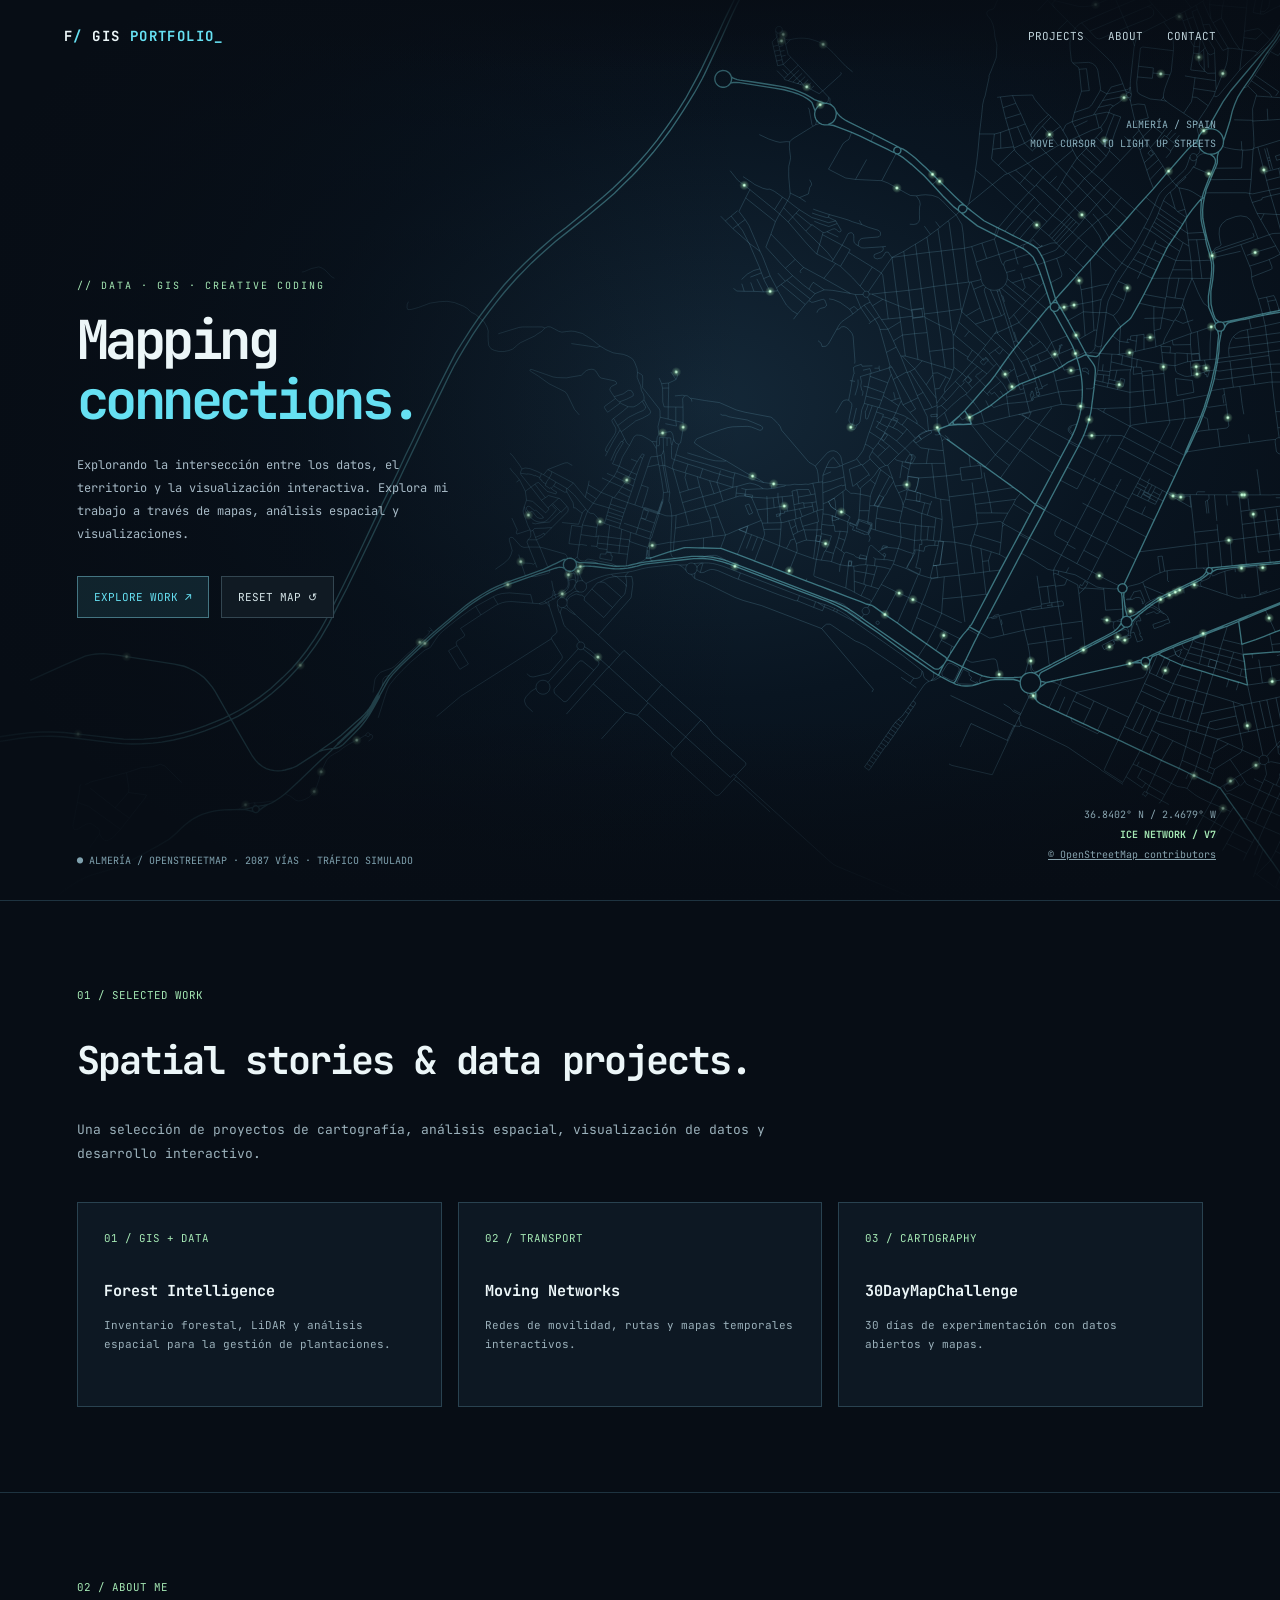
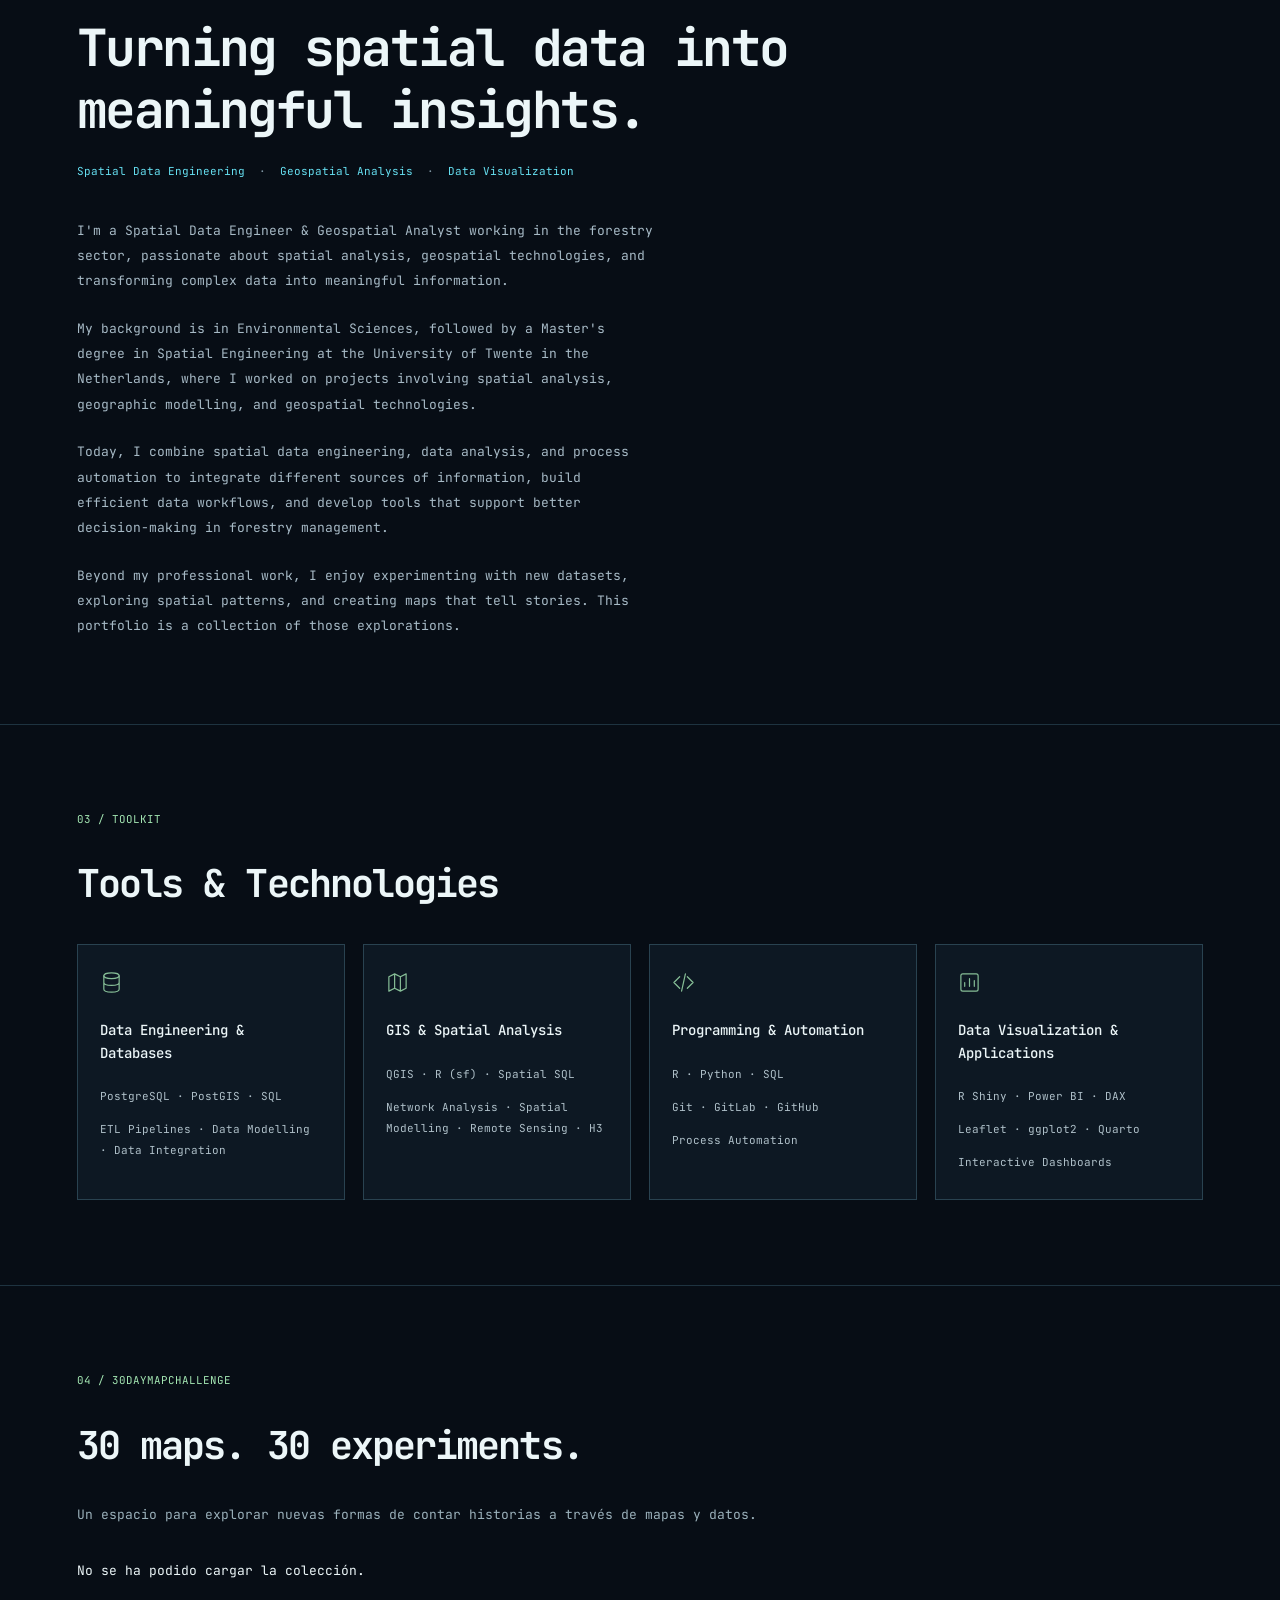
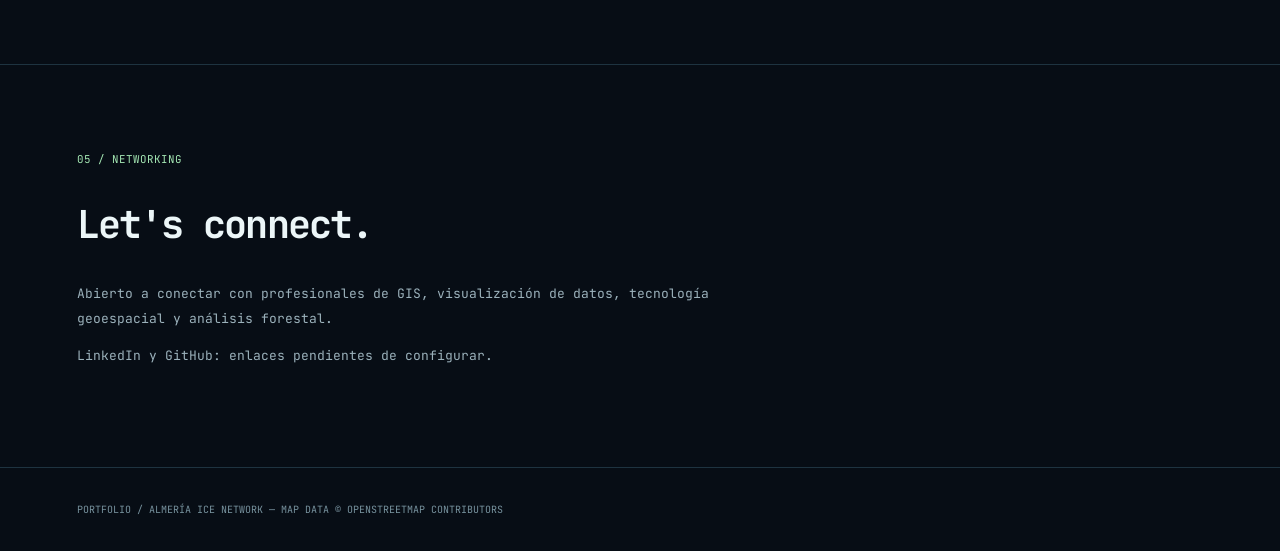
==== index.html @ d0a14fd9 "First version of portfolio website" ====
<!doctype html><html lang="es"><head><meta charset="utf-8"><meta name="viewport" content="width=device-width,initial-scale=1"><title>Portfolio / Almería Ice Network</title><link rel="preconnect" href="https://fonts.googleapis.com"><link href="https://fonts.googleapis.com/css2?family=JetBrains+Mono:wght@400;500;600;700&display=swap" rel="stylesheet"><link rel="stylesheet" href="css/style.css?v=4"></head><body><header><div class="brand">F<span style="color:var(--ice)">/</span> GIS <b>PORTFOLIO_</b></div><nav class="top"><a href="#work">PROJECTS</a><a href="#about">ABOUT</a><a href="#contact">CONTACT</a></nav></header><main id="map"><canvas id="roads"></canvas><div class="overlay"></div><div class="hero"><div class="eyebrow">// DATA · GIS · CREATIVE CODING</div><h1>Mapping<br><em>connections.</em></h1><p>Explorando la intersección entre los datos, el territorio y la visualización interactiva. Explora mi trabajo a través de mapas, análisis espacial y visualizaciones.</p><div class="actions"><button class="btn" onclick="document.getElementById('work').scrollIntoView({behavior:'smooth'})">EXPLORE WORK ↗</button><button class="btn secondary" onclick="resetView()">RESET MAP ↺</button></div></div><div class="hint">ALMERÍA / SPAIN<br>MOVE CURSOR TO LIGHT UP STREETS</div><div class="status" id="status"><span>●</span> CARGANDO CALLES DE ALMERÍA</div><div class="hud">36.8402° N / 2.4679° W<br><strong>ICE NETWORK / V7</strong><br><a href="https://www.openstreetmap.org/copyright">© OpenStreetMap contributors</a></div></main><section id="work"><small style="color:var(--mint)">01 / SELECTED WORK</small><h2>Spatial stories & data projects.</h2><p>Una selección de proyectos de cartografía, análisis espacial, visualización de datos y desarrollo interactivo.</p><div class="cards"><div class="card"><small>01 / GIS + DATA</small><h3>Forest Intelligence</h3><p>Inventario forestal, LiDAR y análisis espacial para la gestión de plantaciones.</p></div><div class="card"><small>02 / TRANSPORT</small><h3>Moving Networks</h3><p>Redes de movilidad, rutas y mapas temporales interactivos.</p></div><div class="card"><small>03 / CARTOGRAPHY</small><h3>30DayMapChallenge</h3><p>30 días de experimentación con datos abiertos y mapas.</p></div></div></section><section id="about" lang="en" aria-labelledby="about-heading">
  <small class="about-label">02 / ABOUT ME</small>
  <h2 id="about-heading">Turning spatial data into meaningful insights.</h2>
  <ul class="about-expertise" aria-label="Areas of expertise">
    <li>Spatial Data Engineering</li>
    <li>Geospatial Analysis</li>
    <li>Data Visualization</li>
  </ul>
  <div class="about-copy">
    <p>I'm a Spatial Data Engineer &amp; Geospatial Analyst working in the forestry sector, passionate about spatial analysis, geospatial technologies, and transforming complex data into meaningful information.</p>
    <p>My background is in Environmental Sciences, followed by a Master's degree in Spatial Engineering at the University of Twente in the Netherlands, where I worked on projects involving spatial analysis, geographic modelling, and geospatial technologies.</p>
    <p>Today, I combine spatial data engineering, data analysis, and process automation to integrate different sources of information, build efficient data workflows, and develop tools that support better decision-making in forestry management.</p>
    <p>Beyond my professional work, I enjoy experimenting with new datasets, exploring spatial patterns, and creating maps that tell stories. This portfolio is a collection of those explorations.</p>
  </div>
</section><section id="toolkit" lang="en" aria-labelledby="tools-heading">
  <small class="tools-label">03 / TOOLKIT</small>
  <h2 id="tools-heading">Tools &amp; Technologies</h2>
  <div class="tools-grid">
    <article class="tool-category">
      <svg class="tool-icon" viewBox="0 0 24 24" fill="none" stroke="currentColor" stroke-width="1.25" stroke-linecap="round" stroke-linejoin="round" aria-hidden="true"><ellipse cx="12" cy="5" rx="8" ry="3"/><path d="M4 5v14c0 4 16 4 16 0V5M4 12c0 4 16 4 16 0"/></svg>
      <h3>Data Engineering &amp; Databases</h3>
      <ul>
        <li>PostgreSQL · PostGIS · SQL</li>
        <li>ETL Pipelines · Data Modelling · Data Integration</li>
      </ul>
    </article>
    <article class="tool-category">
      <svg class="tool-icon" viewBox="0 0 24 24" fill="none" stroke="currentColor" stroke-width="1.25" stroke-linecap="round" stroke-linejoin="round" aria-hidden="true"><path d="m3 6 6-3 6 3 6-3v15l-6 3-6-3-6 3ZM9 3v15M15 6v15"/></svg>
      <h3>GIS &amp; Spatial Analysis</h3>
      <ul>
        <li>QGIS · R (sf) · Spatial SQL</li>
        <li>Network Analysis · Spatial Modelling · Remote Sensing · H3</li>
      </ul>
    </article>
    <article class="tool-category">
      <svg class="tool-icon" viewBox="0 0 24 24" fill="none" stroke="currentColor" stroke-width="1.25" stroke-linecap="round" stroke-linejoin="round" aria-hidden="true"><path d="m8 6-6 6 6 6m8-12 6 6-6 6M14 3l-4 18"/></svg>
      <h3>Programming &amp; Automation</h3>
      <ul>
        <li>R · Python · SQL</li>
        <li>Git · GitLab · GitHub</li>
        <li>Process Automation</li>
      </ul>
    </article>
    <article class="tool-category">
      <svg class="tool-icon" viewBox="0 0 24 24" fill="none" stroke="currentColor" stroke-width="1.25" stroke-linecap="round" stroke-linejoin="round" aria-hidden="true"><rect x="3" y="3" width="18" height="18" rx="2"/><path d="M7 16v-4m5 4V8m5 8v-6"/></svg>
      <h3>Data Visualization &amp; Applications</h3>
      <ul>
        <li>R Shiny · Power BI · DAX</li>
        <li>Leaflet · ggplot2 · Quarto</li>
        <li>Interactive Dashboards</li>
      </ul>
    </article>
  </div>
</section><section id="challenge"><small style="color:var(--mint)">04 / 30DAYMAPCHALLENGE</small><h2>30 maps. 30 experiments.</h2><p>Un espacio para explorar nuevas formas de contar historias a través de mapas y datos.</p><div id="challenge-gallery" class="cards" aria-live="polite"></div></section><section id="contact"><small style="color:var(--mint)">05 / NETWORKING</small><h2>Let's connect.</h2><p>Abierto a conectar con profesionales de GIS, visualización de datos, tecnología geoespacial y análisis forestal.</p><p>LinkedIn y GitHub: enlaces pendientes de configurar.</p></section><footer>PORTFOLIO / ALMERÍA ICE NETWORK — MAP DATA © OPENSTREETMAP CONTRIBUTORS</footer>
<script src="js/main.js?v=4" defer></script></body></html>
---- css/style.css ----
:root{--bg:#070d15;--ice:#66e0f2;--mint:#a5e8b4;--txt:#ecf6f8;--mut:#8198a5}*{box-sizing:border-box}body{margin:0;background:var(--bg);color:var(--txt);font:13px 'JetBrains Mono',monospace;overflow-x:hidden}header{position:absolute;z-index:5;top:0;left:0;width:100%;padding:27px 5vw;display:flex;justify-content:space-between;align-items:center;background:linear-gradient(#070d15d9,transparent)}.brand{font-size:14px;font-weight:700;letter-spacing:.1em}.brand b{color:var(--ice)}.top{display:flex;gap:24px}.top a{color:#bed2d9;text-decoration:none;font-size:11px}.top a:hover{color:var(--ice)}main{position:relative;height:100svh;min-height:650px;overflow:hidden;background:radial-gradient(ellipse at 55% 45%,#142838 0%,#091521 42%,#070d15 80%)}canvas{position:absolute;inset:0;width:100%;height:100%;cursor:crosshair}.overlay{pointer-events:none;position:absolute;inset:0;background:linear-gradient(90deg,#070d15e8 0%,#070d1599 24%,transparent 58%),linear-gradient(0deg,#070d15 0%,transparent 20%,transparent 85%,#070d1566 100%)}.hero{position:absolute;top:31%;left:6%;width:min(440px,42vw);pointer-events:none}.eyebrow{color:var(--mint);letter-spacing:.2em;font-size:10px}.hero h1{font-size:clamp(35px,4.2vw,70px);line-height:1.12;letter-spacing:-.065em;margin:18px 0 24px}.hero h1 em{font-style:normal;color:var(--ice)}.hero p{color:#a7bac6;line-height:1.9;max-width:380px;font-size:12px}.actions{pointer-events:auto;display:flex;gap:12px;margin-top:30px;flex-wrap:wrap}.btn{font:inherit;font-size:11px;border:1px solid #447582;background:#66e0f21a;color:var(--ice);padding:13px 16px;cursor:pointer}.btn:hover{background:#66e0f235}.btn.secondary{background:#101a23;color:#d6e6e9;border-color:#334651}.hud{position:absolute;right:5%;bottom:35px;text-align:right;color:#87a3ae;font-size:10px;line-height:2;pointer-events:none}.hud strong{color:var(--mint)}.hint{position:absolute;right:5%;top:115px;color:#8bb1bf;font-size:10px;text-align:right;line-height:1.9;pointer-events:none}.status{position:absolute;left:6%;bottom:33px;font-size:10px;color:#7fa1ae;max-width:55%}.status span{color:var(--mint)}section{padding:85px 6%;border-top:1px solid #1e3340;max-width:1400px;margin:auto}section h2{font-size:clamp(24px,3vw,40px);letter-spacing:-.05em}section>p{color:#9bb1bb;line-height:1.9;max-width:700px}.cards{display:grid;grid-template-columns:repeat(3,1fr);gap:16px;margin-top:35px}.card{padding:26px;min-height:205px;border:1px solid #294250;background:#0d1823}.card:hover{border-color:#66e0f2}.card small{color:var(--mint)}.card h3{margin-top:34px}.card p{color:#9bb1bb;line-height:1.7;font-size:11px}footer{padding:35px 6%;color:#78939f;border-top:1px solid #1e3340;font-size:10px}@media(max-width:800px){.top{gap:12px}.top a:nth-child(n+3){display:none}.hero{top:20%;left:6%;width:84%}.hero h1{font-size:42px}.overlay{background:linear-gradient(180deg,#070d15d9 0%,#070d1580 40%,transparent 90%)}.hint{top:auto;bottom:75px}.cards{grid-template-columns:1fr}.hud{display:none}}

.hud a,footer a{color:inherit} .card img{width:100%;height:200px;object-fit:contain;background:var(--bg)} .card a{color:var(--ice)} .empty-state{color:var(--mut);line-height:1.9} button:focus-visible,a:focus-visible{outline:2px solid var(--mint);outline-offset:4px}
@media(max-width:800px){.hero{top:16%}.hero h1{font-size:36px}.top a:nth-child(n+3){display:block}.hint{display:none}.status{max-width:85%}}
@media(prefers-reduced-motion:reduce){html{scroll-behavior:auto}*{animation:none!important;transition:none!important}}

/* About: the existing palette and typography, with space for longer copy. */
#about .about-label { color: var(--mint); }
#about h2 {
    max-width: 900px;
    margin: 22px 0;
    font-size: clamp(30px, 4vw, 52px);
    line-height: 1.2;
    text-wrap: balance;
}
.about-expertise {
    display: flex;
    flex-wrap: wrap;
    align-items: center;
    gap: 10px 0;
    padding: 0;
    margin: 0 0 36px;
    list-style: none;
    color: var(--ice);
    font-size: 11px;
    line-height: 1.8;
}
.about-expertise li + li::before {
    content: '·';
    display: inline-block;
    margin: 0 14px;
    color: var(--mut);
}
.about-copy {
    max-width: 72ch;
    color: #a7bac6;
    font-size: 13px;
    line-height: 1.95;
}
.about-copy p { margin: 0 0 22px; }
.about-copy p:last-child { margin-bottom: 0; }
@media (max-width: 600px) {
    .about-expertise { flex-direction: column; align-items: flex-start; gap: 6px; }
    .about-expertise li + li::before { content: none; }
}
@supports (animation-timeline: view()) {
    @media (prefers-reduced-motion: no-preference) {
        #about {
            animation: about-reveal linear both;
            animation-timeline: view();
            animation-range: entry 0% entry 35%;
        }
        @keyframes about-reveal {
            from { opacity: .65; transform: translateY(8px); }
            to { opacity: 1; transform: translateY(0); }
        }
    }
}

/* Separate paint layers keep full-resolution streets static during traffic frames. */
#street-base, #street-glow { pointer-events: none; }
#street-glow { inset: auto; top: 0; left: 0; visibility: hidden; }
.tools-label { color: var(--mint); }
.tools-grid { display: grid; grid-template-columns: repeat(4, minmax(0, 1fr)); gap: 18px; margin-top: 35px; }
.tool-category { padding: 26px 22px; border: 1px solid #294250; background: #0d1823; transition: border-color .2s, background-color .2s; }
.tool-category:hover { border-color: #638878; background: #101e28; }
.tool-icon { display: block; width: 23px; height: 23px; color: var(--mint); opacity: .8; margin-bottom: 25px; }
.tool-category h3 { margin: 0 0 22px; color: var(--txt); font-size: 14px; line-height: 1.6; font-weight: 500; }
.tool-category ul { list-style: none; padding: 0; margin: 0; color: #afc0c9; font-size: 11px; line-height: 1.9; }
.tool-category li + li { margin-top: 12px; }
@media (max-width: 1100px) { .tools-grid { grid-template-columns: repeat(2, minmax(0, 1fr)); } }
@media (max-width: 600px) { .tools-grid { grid-template-columns: minmax(0, 1fr); } }
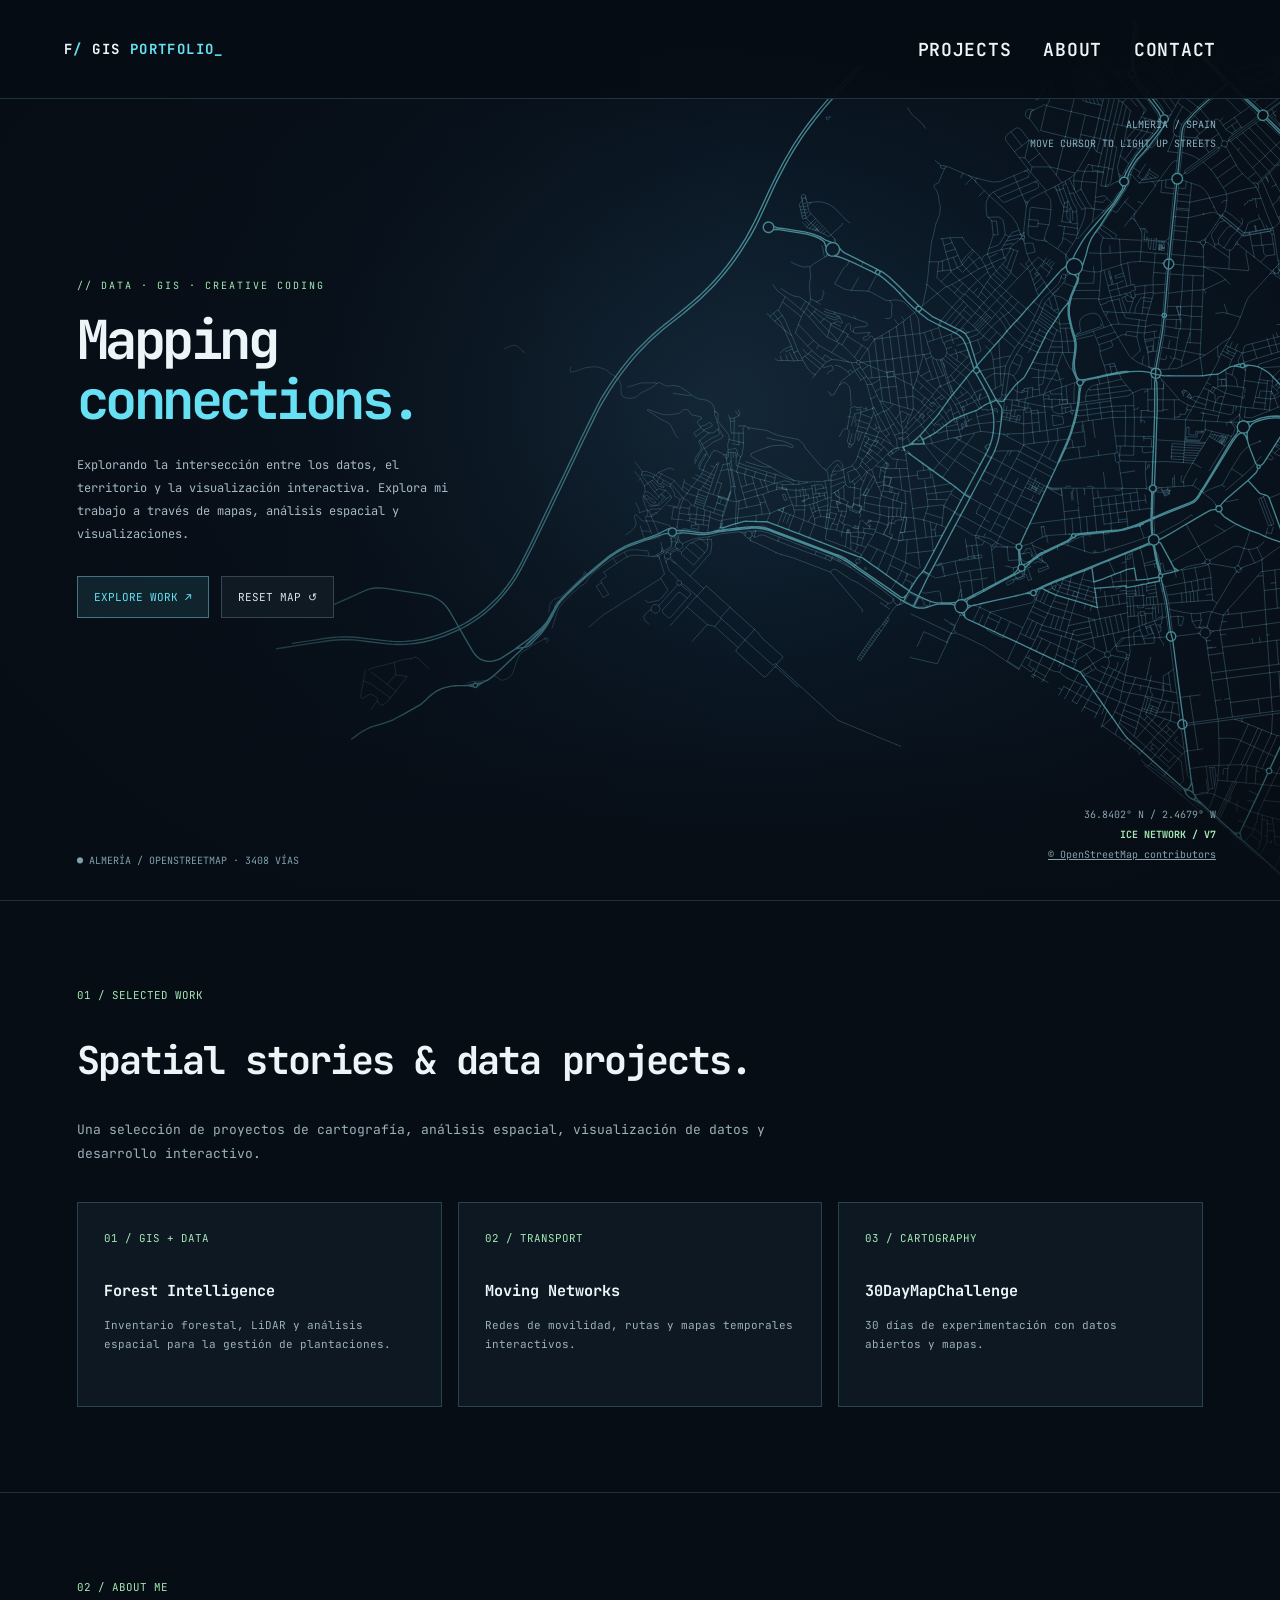
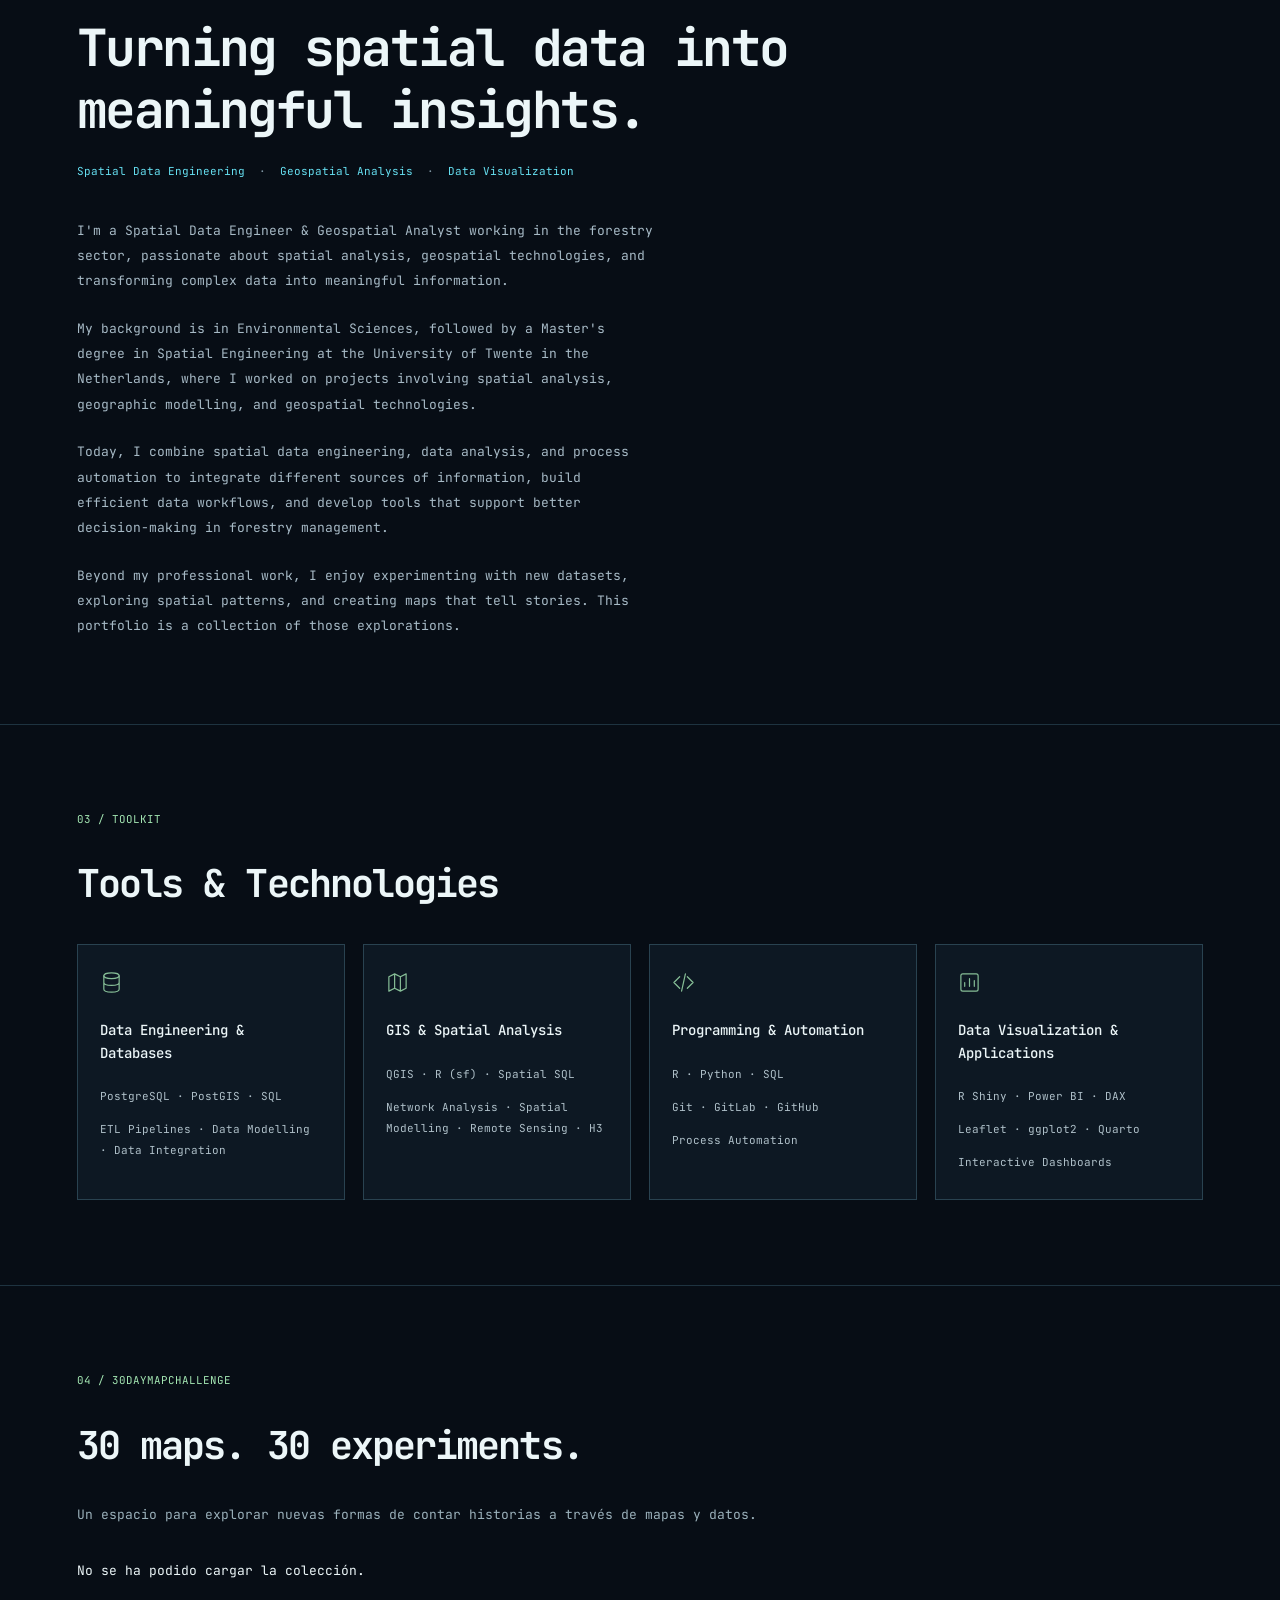
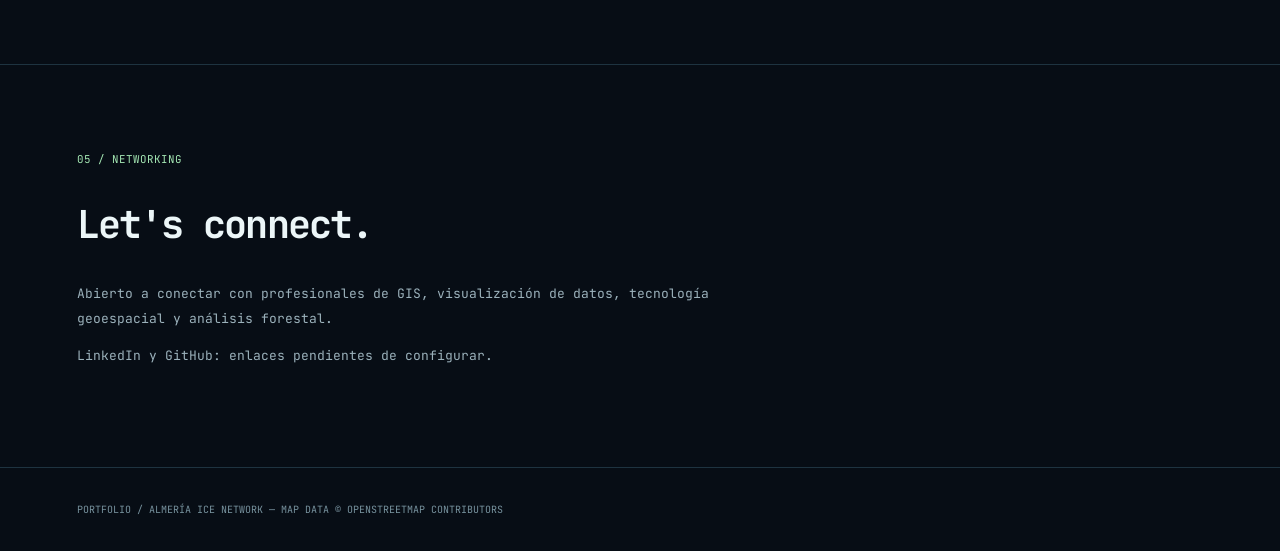
==== commit c0c69a0e: "Fix overlapping map layers and simplify portfolio navigation" ====
--- a/index.html
+++ b/index.html
@@ -1,4 +1,4 @@
-<!doctype html><html lang="es"><head><meta charset="utf-8"><meta name="viewport" content="width=device-width,initial-scale=1"><title>Portfolio / Almería Ice Network</title><link rel="preconnect" href="https://fonts.googleapis.com"><link href="https://fonts.googleapis.com/css2?family=JetBrains+Mono:wght@400;500;600;700&display=swap" rel="stylesheet"><link rel="stylesheet" href="css/style.css?v=4"></head><body><header><div class="brand">F<span style="color:var(--ice)">/</span> GIS <b>PORTFOLIO_</b></div><nav class="top"><a href="#work">PROJECTS</a><a href="#about">ABOUT</a><a href="#contact">CONTACT</a></nav></header><main id="map"><canvas id="roads"></canvas><div class="overlay"></div><div class="hero"><div class="eyebrow">// DATA · GIS · CREATIVE CODING</div><h1>Mapping<br><em>connections.</em></h1><p>Explorando la intersección entre los datos, el territorio y la visualización interactiva. Explora mi trabajo a través de mapas, análisis espacial y visualizaciones.</p><div class="actions"><button class="btn" onclick="document.getElementById('work').scrollIntoView({behavior:'smooth'})">EXPLORE WORK ↗</button><button class="btn secondary" onclick="resetView()">RESET MAP ↺</button></div></div><div class="hint">ALMERÍA / SPAIN<br>MOVE CURSOR TO LIGHT UP STREETS</div><div class="status" id="status"><span>●</span> CARGANDO CALLES DE ALMERÍA</div><div class="hud">36.8402° N / 2.4679° W<br><strong>ICE NETWORK / V7</strong><br><a href="https://www.openstreetmap.org/copyright">© OpenStreetMap contributors</a></div></main><section id="work"><small style="color:var(--mint)">01 / SELECTED WORK</small><h2>Spatial stories & data projects.</h2><p>Una selección de proyectos de cartografía, análisis espacial, visualización de datos y desarrollo interactivo.</p><div class="cards"><div class="card"><small>01 / GIS + DATA</small><h3>Forest Intelligence</h3><p>Inventario forestal, LiDAR y análisis espacial para la gestión de plantaciones.</p></div><div class="card"><small>02 / TRANSPORT</small><h3>Moving Networks</h3><p>Redes de movilidad, rutas y mapas temporales interactivos.</p></div><div class="card"><small>03 / CARTOGRAPHY</small><h3>30DayMapChallenge</h3><p>30 días de experimentación con datos abiertos y mapas.</p></div></div></section><section id="about" lang="en" aria-labelledby="about-heading">
+<!doctype html><html lang="es"><head><meta charset="utf-8"><meta name="viewport" content="width=device-width,initial-scale=1"><title>Portfolio / Almería Ice Network</title><link rel="preconnect" href="https://fonts.googleapis.com"><link href="https://fonts.googleapis.com/css2?family=JetBrains+Mono:wght@400;500;600;700&display=swap" rel="stylesheet"><link rel="stylesheet" href="css/style.css?v=5"></head><body><header><div class="brand">F<span style="color:var(--ice)">/</span> GIS <b>PORTFOLIO_</b></div><nav class="top" aria-label="Principal"><a href="#work">PROJECTS</a><a href="#about">ABOUT</a><a href="#contact">CONTACT</a></nav></header><main id="map"><canvas id="roads" aria-hidden="true"></canvas><div class="overlay"></div><div class="hero"><div class="eyebrow">// DATA · GIS · CREATIVE CODING</div><h1>Mapping<br><em>connections.</em></h1><p>Explorando la intersección entre los datos, el territorio y la visualización interactiva. Explora mi trabajo a través de mapas, análisis espacial y visualizaciones.</p><div class="actions"><button class="btn" onclick="document.getElementById('work').scrollIntoView({behavior:'smooth'})">EXPLORE WORK ↗</button><button class="btn secondary" onclick="resetView()">RESET MAP ↺</button></div></div><div class="hint">ALMERÍA / SPAIN<br>MOVE CURSOR TO LIGHT UP STREETS</div><div class="status" id="status"><span>●</span> CARGANDO CALLES DE ALMERÍA</div><div class="hud">36.8402° N / 2.4679° W<br><strong>ICE NETWORK / V7</strong><br><a href="https://www.openstreetmap.org/copyright">© OpenStreetMap contributors</a></div></main><section id="work"><small style="color:var(--mint)">01 / SELECTED WORK</small><h2>Spatial stories & data projects.</h2><p>Una selección de proyectos de cartografía, análisis espacial, visualización de datos y desarrollo interactivo.</p><div class="cards"><div class="card"><small>01 / GIS + DATA</small><h3>Forest Intelligence</h3><p>Inventario forestal, LiDAR y análisis espacial para la gestión de plantaciones.</p></div><div class="card"><small>02 / TRANSPORT</small><h3>Moving Networks</h3><p>Redes de movilidad, rutas y mapas temporales interactivos.</p></div><div class="card"><small>03 / CARTOGRAPHY</small><h3>30DayMapChallenge</h3><p>30 días de experimentación con datos abiertos y mapas.</p></div></div></section><section id="about" lang="en" aria-labelledby="about-heading">
   <small class="about-label">02 / ABOUT ME</small>
   <h2 id="about-heading">Turning spatial data into meaningful insights.</h2>
   <ul class="about-expertise" aria-label="Areas of expertise">
@@ -52,4 +52,4 @@
     </article>
   </div>
 </section><section id="challenge"><small style="color:var(--mint)">04 / 30DAYMAPCHALLENGE</small><h2>30 maps. 30 experiments.</h2><p>Un espacio para explorar nuevas formas de contar historias a través de mapas y datos.</p><div id="challenge-gallery" class="cards" aria-live="polite"></div></section><section id="contact"><small style="color:var(--mint)">05 / NETWORKING</small><h2>Let's connect.</h2><p>Abierto a conectar con profesionales de GIS, visualización de datos, tecnología geoespacial y análisis forestal.</p><p>LinkedIn y GitHub: enlaces pendientes de configurar.</p></section><footer>PORTFOLIO / ALMERÍA ICE NETWORK — MAP DATA © OPENSTREETMAP CONTRIBUTORS</footer>
-<script src="js/main.js?v=4" defer></script></body></html>
+<script src="js/main.js?v=5" defer></script></body></html>
--- a/css/style.css
+++ b/css/style.css
@@ -1,8 +1,8 @@
 
-:root{--bg:#070d15;--ice:#66e0f2;--mint:#a5e8b4;--txt:#ecf6f8;--mut:#8198a5}*{box-sizing:border-box}body{margin:0;background:var(--bg);color:var(--txt);font:13px 'JetBrains Mono',monospace;overflow-x:hidden}header{position:absolute;z-index:5;top:0;left:0;width:100%;padding:27px 5vw;display:flex;justify-content:space-between;align-items:center;background:linear-gradient(#070d15d9,transparent)}.brand{font-size:14px;font-weight:700;letter-spacing:.1em}.brand b{color:var(--ice)}.top{display:flex;gap:24px}.top a{color:#bed2d9;text-decoration:none;font-size:11px}.top a:hover{color:var(--ice)}main{position:relative;height:100svh;min-height:650px;overflow:hidden;background:radial-gradient(ellipse at 55% 45%,#142838 0%,#091521 42%,#070d15 80%)}canvas{position:absolute;inset:0;width:100%;height:100%;cursor:crosshair}.overlay{pointer-events:none;position:absolute;inset:0;background:linear-gradient(90deg,#070d15e8 0%,#070d1599 24%,transparent 58%),linear-gradient(0deg,#070d15 0%,transparent 20%,transparent 85%,#070d1566 100%)}.hero{position:absolute;top:31%;left:6%;width:min(440px,42vw);pointer-events:none}.eyebrow{color:var(--mint);letter-spacing:.2em;font-size:10px}.hero h1{font-size:clamp(35px,4.2vw,70px);line-height:1.12;letter-spacing:-.065em;margin:18px 0 24px}.hero h1 em{font-style:normal;color:var(--ice)}.hero p{color:#a7bac6;line-height:1.9;max-width:380px;font-size:12px}.actions{pointer-events:auto;display:flex;gap:12px;margin-top:30px;flex-wrap:wrap}.btn{font:inherit;font-size:11px;border:1px solid #447582;background:#66e0f21a;color:var(--ice);padding:13px 16px;cursor:pointer}.btn:hover{background:#66e0f235}.btn.secondary{background:#101a23;color:#d6e6e9;border-color:#334651}.hud{position:absolute;right:5%;bottom:35px;text-align:right;color:#87a3ae;font-size:10px;line-height:2;pointer-events:none}.hud strong{color:var(--mint)}.hint{position:absolute;right:5%;top:115px;color:#8bb1bf;font-size:10px;text-align:right;line-height:1.9;pointer-events:none}.status{position:absolute;left:6%;bottom:33px;font-size:10px;color:#7fa1ae;max-width:55%}.status span{color:var(--mint)}section{padding:85px 6%;border-top:1px solid #1e3340;max-width:1400px;margin:auto}section h2{font-size:clamp(24px,3vw,40px);letter-spacing:-.05em}section>p{color:#9bb1bb;line-height:1.9;max-width:700px}.cards{display:grid;grid-template-columns:repeat(3,1fr);gap:16px;margin-top:35px}.card{padding:26px;min-height:205px;border:1px solid #294250;background:#0d1823}.card:hover{border-color:#66e0f2}.card small{color:var(--mint)}.card h3{margin-top:34px}.card p{color:#9bb1bb;line-height:1.7;font-size:11px}footer{padding:35px 6%;color:#78939f;border-top:1px solid #1e3340;font-size:10px}@media(max-width:800px){.top{gap:12px}.top a:nth-child(n+3){display:none}.hero{top:20%;left:6%;width:84%}.hero h1{font-size:42px}.overlay{background:linear-gradient(180deg,#070d15d9 0%,#070d1580 40%,transparent 90%)}.hint{top:auto;bottom:75px}.cards{grid-template-columns:1fr}.hud{display:none}}
+:root{--bg:#070d15;--ice:#66e0f2;--mint:#a5e8b4;--txt:#ecf6f8;--mut:#8198a5}*{box-sizing:border-box}body{margin:0;background:var(--bg);color:var(--txt);font:13px 'JetBrains Mono',monospace;overflow-x:hidden}header{position:fixed;z-index:5;top:0;left:0;width:100%;padding:27px 5vw;display:flex;justify-content:space-between;align-items:center;background:#070d15f2;border-bottom:1px solid #1e3340}.brand{font-size:14px;font-weight:700;letter-spacing:.1em}.brand b{color:var(--ice)}.top{display:flex;gap:32px}.top a{display:inline-flex;align-items:center;min-height:44px;color:var(--txt);text-decoration:none;font-size:18px;font-weight:600;letter-spacing:.04em}.top a:hover{color:var(--ice)}main{position:relative;height:100svh;min-height:650px;overflow:hidden;background:radial-gradient(ellipse at 55% 45%,#142838 0%,#091521 42%,#070d15 80%)}canvas{position:absolute;inset:0;width:100%;height:100%;cursor:crosshair}.overlay{pointer-events:none;position:absolute;inset:0;background:linear-gradient(90deg,#070d15e8 0%,#070d1599 24%,transparent 58%),linear-gradient(0deg,#070d15 0%,transparent 20%,transparent 85%,#070d1566 100%)}.hero{position:absolute;top:31%;left:6%;width:min(440px,42vw);pointer-events:none}.eyebrow{color:var(--mint);letter-spacing:.2em;font-size:10px}.hero h1{font-size:clamp(35px,4.2vw,70px);line-height:1.12;letter-spacing:-.065em;margin:18px 0 24px}.hero h1 em{font-style:normal;color:var(--ice)}.hero p{color:#a7bac6;line-height:1.9;max-width:380px;font-size:12px}.actions{pointer-events:auto;display:flex;gap:12px;margin-top:30px;flex-wrap:wrap}.btn{font:inherit;font-size:11px;border:1px solid #447582;background:#66e0f21a;color:var(--ice);padding:13px 16px;cursor:pointer}.btn:hover{background:#66e0f235}.btn.secondary{background:#101a23;color:#d6e6e9;border-color:#334651}.hud{position:absolute;right:5%;bottom:35px;text-align:right;color:#87a3ae;font-size:10px;line-height:2;pointer-events:none}.hud strong{color:var(--mint)}.hint{position:absolute;right:5%;top:115px;color:#8bb1bf;font-size:10px;text-align:right;line-height:1.9;pointer-events:none}.status{position:absolute;left:6%;bottom:33px;font-size:10px;color:#7fa1ae;max-width:55%}.status span{color:var(--mint)}section{padding:85px 6%;border-top:1px solid #1e3340;max-width:1400px;margin:auto}section h2{font-size:clamp(24px,3vw,40px);letter-spacing:-.05em}section>p{color:#9bb1bb;line-height:1.9;max-width:700px}.cards{display:grid;grid-template-columns:repeat(3,1fr);gap:16px;margin-top:35px}.card{padding:26px;min-height:205px;border:1px solid #294250;background:#0d1823}.card:hover{border-color:#66e0f2}.card small{color:var(--mint)}.card h3{margin-top:34px}.card p{color:#9bb1bb;line-height:1.7;font-size:11px}footer{padding:35px 6%;color:#78939f;border-top:1px solid #1e3340;font-size:10px}@media(max-width:800px){.top{gap:12px}.hero{top:20%;left:6%;width:84%}.hero h1{font-size:42px}.overlay{background:linear-gradient(180deg,#070d15d9 0%,#070d1580 40%,transparent 90%)}.hint{top:auto;bottom:75px}.cards{grid-template-columns:1fr}.hud{display:none}}
 
 .hud a,footer a{color:inherit} .card img{width:100%;height:200px;object-fit:contain;background:var(--bg)} .card a{color:var(--ice)} .empty-state{color:var(--mut);line-height:1.9} button:focus-visible,a:focus-visible{outline:2px solid var(--mint);outline-offset:4px}
-@media(max-width:800px){.hero{top:16%}.hero h1{font-size:36px}.top a:nth-child(n+3){display:block}.hint{display:none}.status{max-width:85%}}
+@media(max-width:800px){.hero{top:16%}.hero h1{font-size:36px}.hint{display:none}.status{max-width:85%}}
 @media(prefers-reduced-motion:reduce){html{scroll-behavior:auto}*{animation:none!important;transition:none!important}}
 
 /* About: the existing palette and typography, with space for longer copy. */
@@ -58,9 +58,6 @@
     }
 }
 
-/* Separate paint layers keep full-resolution streets static during traffic frames. */
-#street-base, #street-glow { pointer-events: none; }
-#street-glow { inset: auto; top: 0; left: 0; visibility: hidden; }
 .tools-label { color: var(--mint); }
 .tools-grid { display: grid; grid-template-columns: repeat(4, minmax(0, 1fr)); gap: 18px; margin-top: 35px; }
 .tool-category { padding: 26px 22px; border: 1px solid #294250; background: #0d1823; transition: border-color .2s, background-color .2s; }
@@ -71,3 +68,18 @@
 .tool-category li + li { margin-top: 12px; }
 @media (max-width: 1100px) { .tools-grid { grid-template-columns: repeat(2, minmax(0, 1fr)); } }
 @media (max-width: 600px) { .tools-grid { grid-template-columns: minmax(0, 1fr); } }
+
+/* Direct navigation remains visible and anchor headings clear the fixed header. */
+section { scroll-margin-top: 100px; }
+@media (max-width: 800px) {
+  .top { gap: 18px; }
+  .top a { font-size: 15px; }
+}
+@media (max-width: 600px) {
+  header { padding: 12px 6%; flex-wrap: wrap; gap: 4px; }
+  .brand { font-size: 12px; }
+  .top { width: 100%; justify-content: space-between; gap: 10px; }
+  .top a { font-size: 14px; }
+  .hero { top: 26%; }
+  section { scroll-margin-top: 120px; }
+}
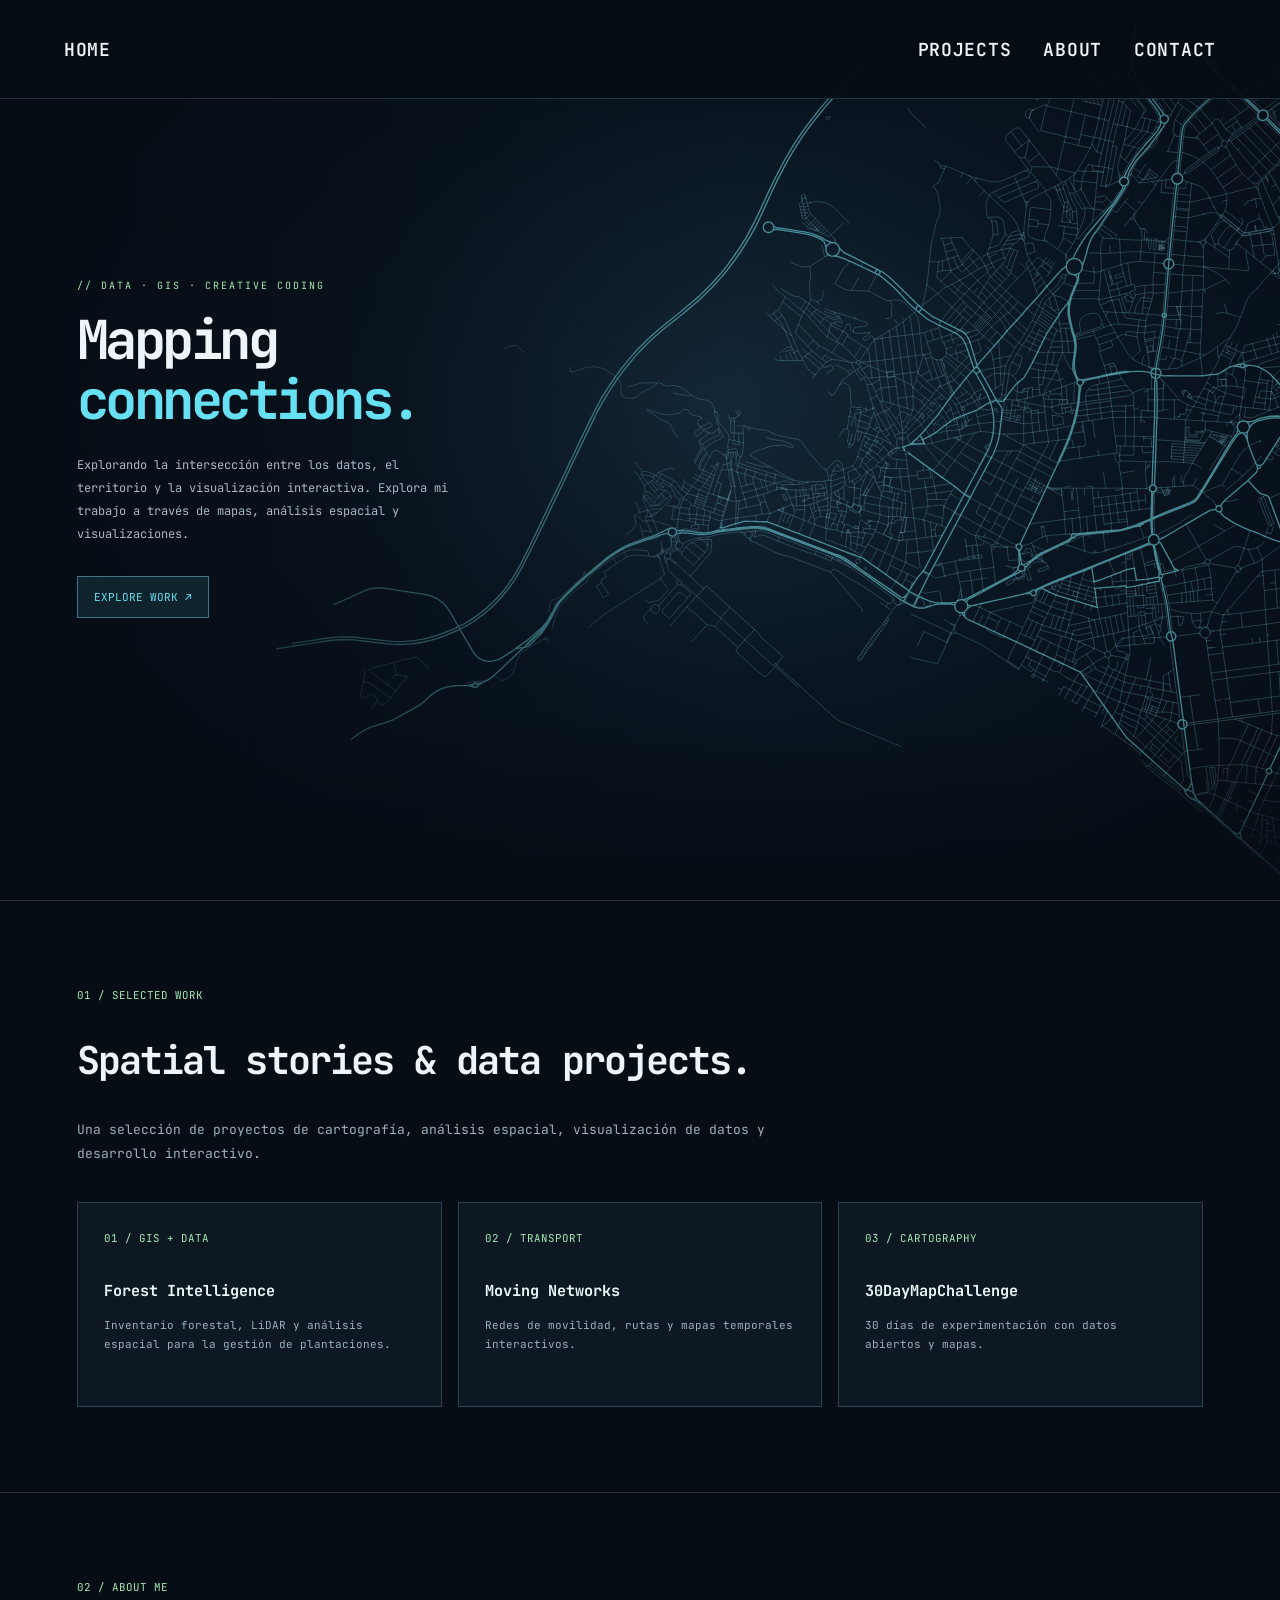
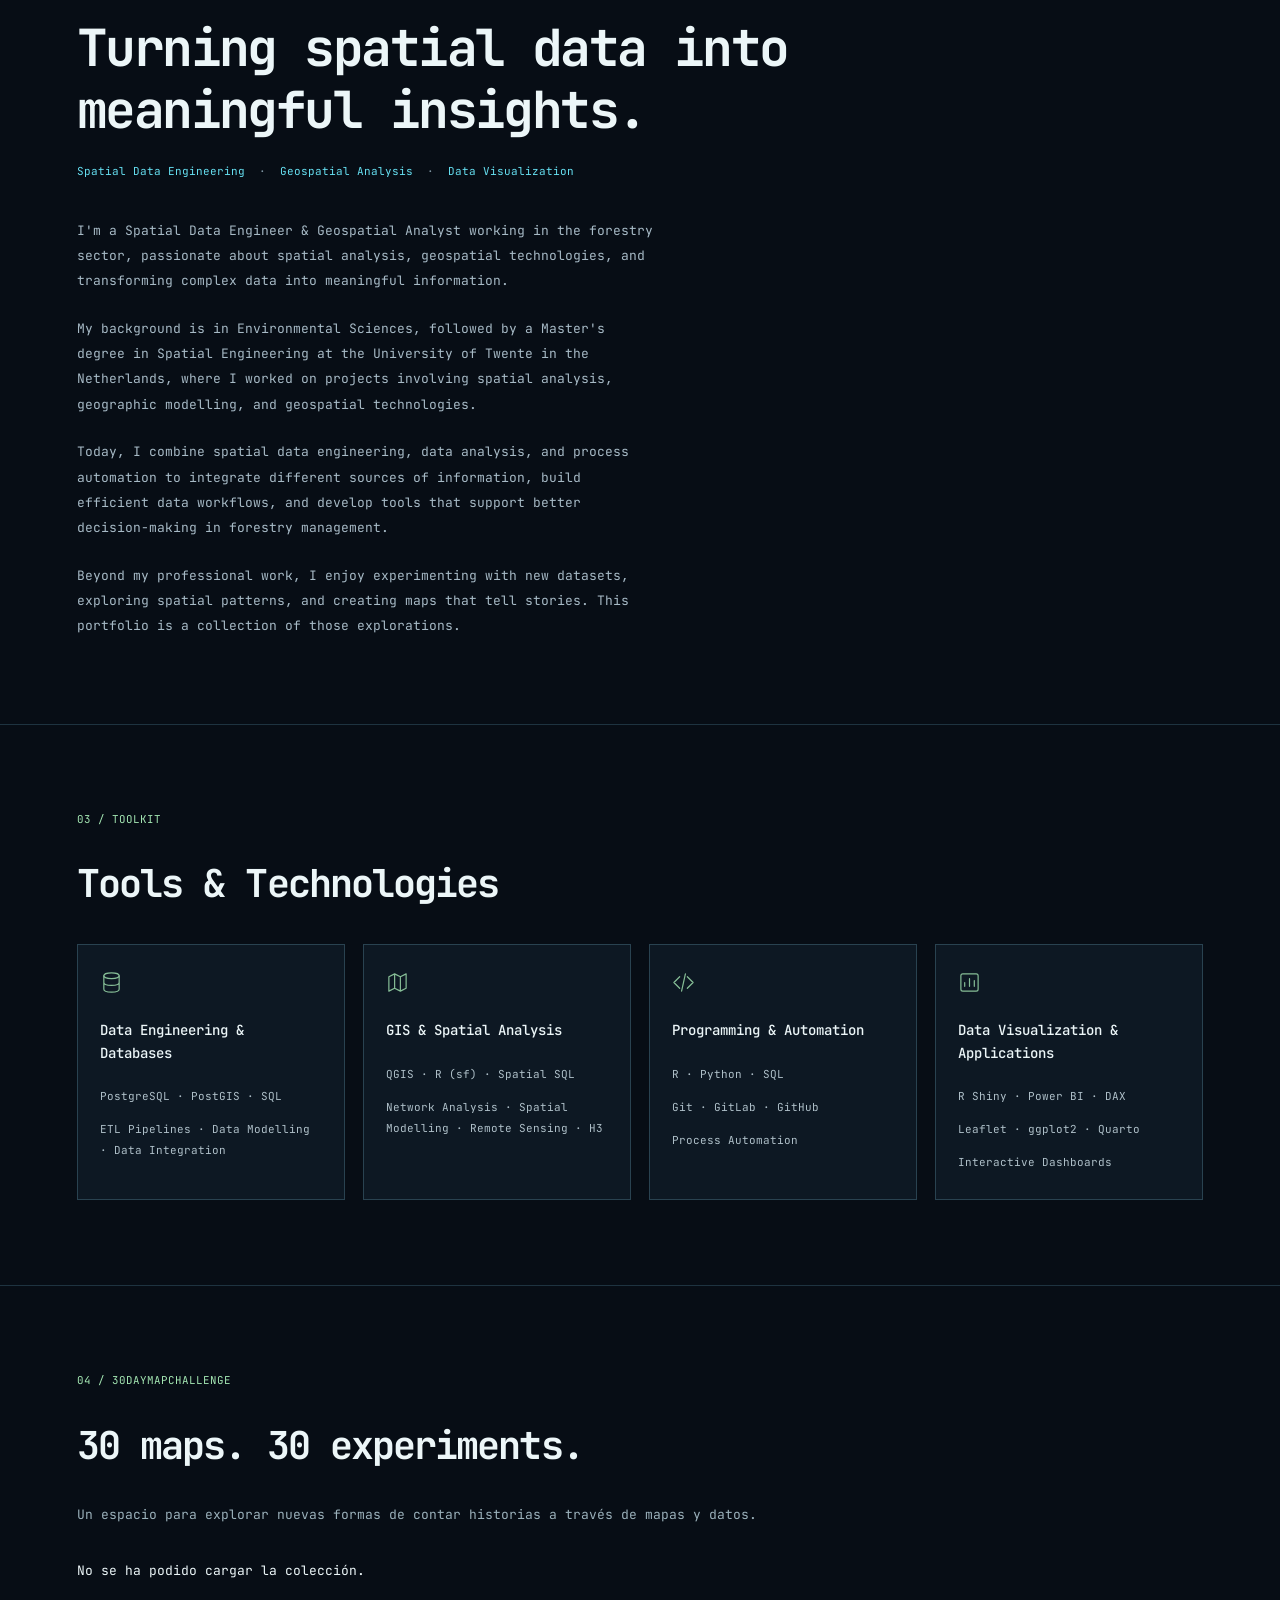
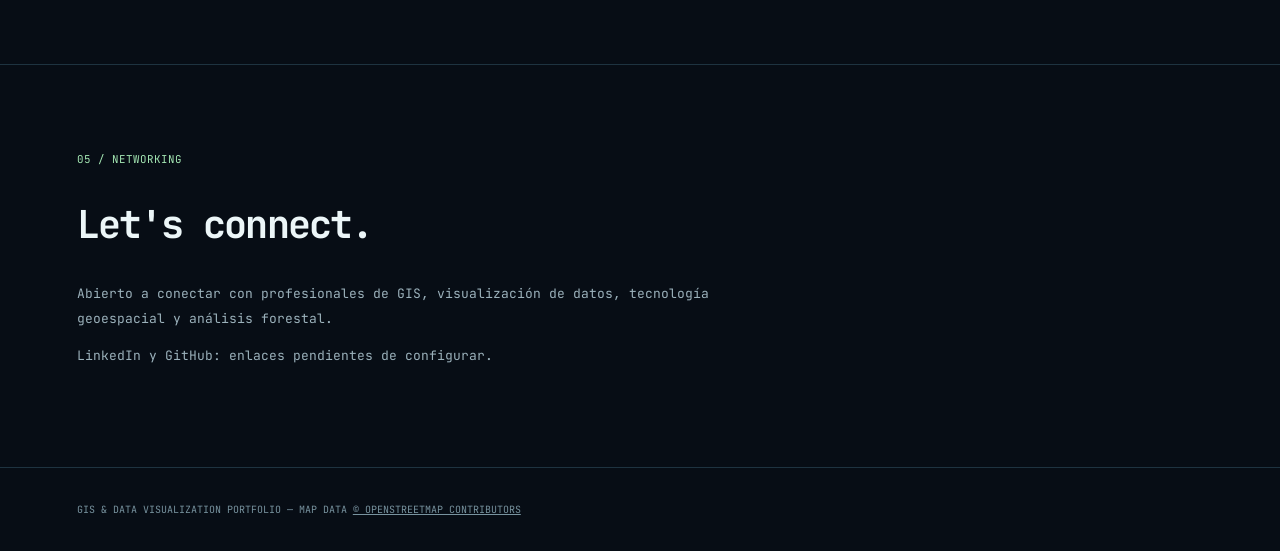
==== commit 8cd067a5: "Clean up hero labels and return reloads to Home" ====
--- a/index.html
+++ b/index.html
@@ -1,4 +1,12 @@
-<!doctype html><html lang="es"><head><meta charset="utf-8"><meta name="viewport" content="width=device-width,initial-scale=1"><title>Portfolio / Almería Ice Network</title><link rel="preconnect" href="https://fonts.googleapis.com"><link href="https://fonts.googleapis.com/css2?family=JetBrains+Mono:wght@400;500;600;700&display=swap" rel="stylesheet"><link rel="stylesheet" href="css/style.css?v=5"></head><body><header><div class="brand">F<span style="color:var(--ice)">/</span> GIS <b>PORTFOLIO_</b></div><nav class="top" aria-label="Principal"><a href="#work">PROJECTS</a><a href="#about">ABOUT</a><a href="#contact">CONTACT</a></nav></header><main id="map"><canvas id="roads" aria-hidden="true"></canvas><div class="overlay"></div><div class="hero"><div class="eyebrow">// DATA · GIS · CREATIVE CODING</div><h1>Mapping<br><em>connections.</em></h1><p>Explorando la intersección entre los datos, el territorio y la visualización interactiva. Explora mi trabajo a través de mapas, análisis espacial y visualizaciones.</p><div class="actions"><button class="btn" onclick="document.getElementById('work').scrollIntoView({behavior:'smooth'})">EXPLORE WORK ↗</button><button class="btn secondary" onclick="resetView()">RESET MAP ↺</button></div></div><div class="hint">ALMERÍA / SPAIN<br>MOVE CURSOR TO LIGHT UP STREETS</div><div class="status" id="status"><span>●</span> CARGANDO CALLES DE ALMERÍA</div><div class="hud">36.8402° N / 2.4679° W<br><strong>ICE NETWORK / V7</strong><br><a href="https://www.openstreetmap.org/copyright">© OpenStreetMap contributors</a></div></main><section id="work"><small style="color:var(--mint)">01 / SELECTED WORK</small><h2>Spatial stories & data projects.</h2><p>Una selección de proyectos de cartografía, análisis espacial, visualización de datos y desarrollo interactivo.</p><div class="cards"><div class="card"><small>01 / GIS + DATA</small><h3>Forest Intelligence</h3><p>Inventario forestal, LiDAR y análisis espacial para la gestión de plantaciones.</p></div><div class="card"><small>02 / TRANSPORT</small><h3>Moving Networks</h3><p>Redes de movilidad, rutas y mapas temporales interactivos.</p></div><div class="card"><small>03 / CARTOGRAPHY</small><h3>30DayMapChallenge</h3><p>30 días de experimentación con datos abiertos y mapas.</p></div></div></section><section id="about" lang="en" aria-labelledby="about-heading">
+<!doctype html><html lang="es"><head><meta charset="utf-8"><meta name="viewport" content="width=device-width,initial-scale=1"><title>GIS &amp; Data Visualization Portfolio</title><link rel="preconnect" href="https://fonts.googleapis.com"><link href="https://fonts.googleapis.com/css2?family=JetBrains+Mono:wght@400;500;600;700&display=swap" rel="stylesheet"><link rel="stylesheet" href="css/style.css?v=6"><script>
+// Reloads start at Home; direct links to sections still work on a fresh visit.
+if ('scrollRestoration' in history) history.scrollRestoration = 'manual';
+const isPageReload = performance.getEntriesByType('navigation')[0]?.type === 'reload';
+if (isPageReload) {
+    history.replaceState(history.state, '', location.pathname + location.search);
+    window.addEventListener('pageshow', () => window.scrollTo({top: 0, left: 0, behavior: 'instant'}));
+}
+</script></head><body><header><a class="brand" href="#map" aria-label="Home">HOME</a><nav class="top" aria-label="Principal"><a href="#work">PROJECTS</a><a href="#about">ABOUT</a><a href="#contact">CONTACT</a></nav></header><main id="map"><canvas id="roads" aria-hidden="true"></canvas><div class="overlay"></div><div class="hero"><div class="eyebrow">// DATA · GIS · CREATIVE CODING</div><h1>Mapping<br><em>connections.</em></h1><p>Explorando la intersección entre los datos, el territorio y la visualización interactiva. Explora mi trabajo a través de mapas, análisis espacial y visualizaciones.</p><div class="actions"><button class="btn" onclick="document.getElementById('work').scrollIntoView({behavior:'smooth'})">EXPLORE WORK ↗</button></div></div></main><section id="work"><small style="color:var(--mint)">01 / SELECTED WORK</small><h2>Spatial stories & data projects.</h2><p>Una selección de proyectos de cartografía, análisis espacial, visualización de datos y desarrollo interactivo.</p><div class="cards"><div class="card"><small>01 / GIS + DATA</small><h3>Forest Intelligence</h3><p>Inventario forestal, LiDAR y análisis espacial para la gestión de plantaciones.</p></div><div class="card"><small>02 / TRANSPORT</small><h3>Moving Networks</h3><p>Redes de movilidad, rutas y mapas temporales interactivos.</p></div><div class="card"><small>03 / CARTOGRAPHY</small><h3>30DayMapChallenge</h3><p>30 días de experimentación con datos abiertos y mapas.</p></div></div></section><section id="about" lang="en" aria-labelledby="about-heading">
   <small class="about-label">02 / ABOUT ME</small>
   <h2 id="about-heading">Turning spatial data into meaningful insights.</h2>
   <ul class="about-expertise" aria-label="Areas of expertise">
@@ -51,5 +59,5 @@
       </ul>
     </article>
   </div>
-</section><section id="challenge"><small style="color:var(--mint)">04 / 30DAYMAPCHALLENGE</small><h2>30 maps. 30 experiments.</h2><p>Un espacio para explorar nuevas formas de contar historias a través de mapas y datos.</p><div id="challenge-gallery" class="cards" aria-live="polite"></div></section><section id="contact"><small style="color:var(--mint)">05 / NETWORKING</small><h2>Let's connect.</h2><p>Abierto a conectar con profesionales de GIS, visualización de datos, tecnología geoespacial y análisis forestal.</p><p>LinkedIn y GitHub: enlaces pendientes de configurar.</p></section><footer>PORTFOLIO / ALMERÍA ICE NETWORK — MAP DATA © OPENSTREETMAP CONTRIBUTORS</footer>
-<script src="js/main.js?v=5" defer></script></body></html>
+</section><section id="challenge"><small style="color:var(--mint)">04 / 30DAYMAPCHALLENGE</small><h2>30 maps. 30 experiments.</h2><p>Un espacio para explorar nuevas formas de contar historias a través de mapas y datos.</p><div id="challenge-gallery" class="cards" aria-live="polite"></div></section><section id="contact"><small style="color:var(--mint)">05 / NETWORKING</small><h2>Let's connect.</h2><p>Abierto a conectar con profesionales de GIS, visualización de datos, tecnología geoespacial y análisis forestal.</p><p>LinkedIn y GitHub: enlaces pendientes de configurar.</p></section><footer>GIS &amp; DATA VISUALIZATION PORTFOLIO — MAP DATA <a href="https://www.openstreetmap.org/copyright">© OPENSTREETMAP CONTRIBUTORS</a></footer>
+<script src="js/main.js?v=6" defer></script></body></html>
--- a/css/style.css
+++ b/css/style.css
@@ -1,8 +1,8 @@
 
-:root{--bg:#070d15;--ice:#66e0f2;--mint:#a5e8b4;--txt:#ecf6f8;--mut:#8198a5}*{box-sizing:border-box}body{margin:0;background:var(--bg);color:var(--txt);font:13px 'JetBrains Mono',monospace;overflow-x:hidden}header{position:fixed;z-index:5;top:0;left:0;width:100%;padding:27px 5vw;display:flex;justify-content:space-between;align-items:center;background:#070d15f2;border-bottom:1px solid #1e3340}.brand{font-size:14px;font-weight:700;letter-spacing:.1em}.brand b{color:var(--ice)}.top{display:flex;gap:32px}.top a{display:inline-flex;align-items:center;min-height:44px;color:var(--txt);text-decoration:none;font-size:18px;font-weight:600;letter-spacing:.04em}.top a:hover{color:var(--ice)}main{position:relative;height:100svh;min-height:650px;overflow:hidden;background:radial-gradient(ellipse at 55% 45%,#142838 0%,#091521 42%,#070d15 80%)}canvas{position:absolute;inset:0;width:100%;height:100%;cursor:crosshair}.overlay{pointer-events:none;position:absolute;inset:0;background:linear-gradient(90deg,#070d15e8 0%,#070d1599 24%,transparent 58%),linear-gradient(0deg,#070d15 0%,transparent 20%,transparent 85%,#070d1566 100%)}.hero{position:absolute;top:31%;left:6%;width:min(440px,42vw);pointer-events:none}.eyebrow{color:var(--mint);letter-spacing:.2em;font-size:10px}.hero h1{font-size:clamp(35px,4.2vw,70px);line-height:1.12;letter-spacing:-.065em;margin:18px 0 24px}.hero h1 em{font-style:normal;color:var(--ice)}.hero p{color:#a7bac6;line-height:1.9;max-width:380px;font-size:12px}.actions{pointer-events:auto;display:flex;gap:12px;margin-top:30px;flex-wrap:wrap}.btn{font:inherit;font-size:11px;border:1px solid #447582;background:#66e0f21a;color:var(--ice);padding:13px 16px;cursor:pointer}.btn:hover{background:#66e0f235}.btn.secondary{background:#101a23;color:#d6e6e9;border-color:#334651}.hud{position:absolute;right:5%;bottom:35px;text-align:right;color:#87a3ae;font-size:10px;line-height:2;pointer-events:none}.hud strong{color:var(--mint)}.hint{position:absolute;right:5%;top:115px;color:#8bb1bf;font-size:10px;text-align:right;line-height:1.9;pointer-events:none}.status{position:absolute;left:6%;bottom:33px;font-size:10px;color:#7fa1ae;max-width:55%}.status span{color:var(--mint)}section{padding:85px 6%;border-top:1px solid #1e3340;max-width:1400px;margin:auto}section h2{font-size:clamp(24px,3vw,40px);letter-spacing:-.05em}section>p{color:#9bb1bb;line-height:1.9;max-width:700px}.cards{display:grid;grid-template-columns:repeat(3,1fr);gap:16px;margin-top:35px}.card{padding:26px;min-height:205px;border:1px solid #294250;background:#0d1823}.card:hover{border-color:#66e0f2}.card small{color:var(--mint)}.card h3{margin-top:34px}.card p{color:#9bb1bb;line-height:1.7;font-size:11px}footer{padding:35px 6%;color:#78939f;border-top:1px solid #1e3340;font-size:10px}@media(max-width:800px){.top{gap:12px}.hero{top:20%;left:6%;width:84%}.hero h1{font-size:42px}.overlay{background:linear-gradient(180deg,#070d15d9 0%,#070d1580 40%,transparent 90%)}.hint{top:auto;bottom:75px}.cards{grid-template-columns:1fr}.hud{display:none}}
+:root{--bg:#070d15;--ice:#66e0f2;--mint:#a5e8b4;--txt:#ecf6f8;--mut:#8198a5}*{box-sizing:border-box}body{margin:0;background:var(--bg);color:var(--txt);font:13px 'JetBrains Mono',monospace;overflow-x:hidden}header{position:fixed;z-index:5;top:0;left:0;width:100%;padding:27px 5vw;display:flex;justify-content:space-between;align-items:center;background:#070d15f2;border-bottom:1px solid #1e3340}.brand{display:inline-flex;align-items:center;min-height:44px;color:var(--txt);text-decoration:none;font-size:18px;font-weight:600;letter-spacing:.04em}.brand:hover{color:var(--ice)}.top{display:flex;gap:32px}.top a{display:inline-flex;align-items:center;min-height:44px;color:var(--txt);text-decoration:none;font-size:18px;font-weight:600;letter-spacing:.04em}.top a:hover{color:var(--ice)}main{position:relative;height:100svh;min-height:650px;overflow:hidden;background:radial-gradient(ellipse at 55% 45%,#142838 0%,#091521 42%,#070d15 80%)}canvas{position:absolute;inset:0;width:100%;height:100%;cursor:crosshair}.overlay{pointer-events:none;position:absolute;inset:0;background:linear-gradient(90deg,#070d15e8 0%,#070d1599 24%,transparent 58%),linear-gradient(0deg,#070d15 0%,transparent 20%,transparent 85%,#070d1566 100%)}.hero{position:absolute;top:31%;left:6%;width:min(440px,42vw);pointer-events:none}.eyebrow{color:var(--mint);letter-spacing:.2em;font-size:10px}.hero h1{font-size:clamp(35px,4.2vw,70px);line-height:1.12;letter-spacing:-.065em;margin:18px 0 24px}.hero h1 em{font-style:normal;color:var(--ice)}.hero p{color:#a7bac6;line-height:1.9;max-width:380px;font-size:12px}.actions{pointer-events:auto;display:flex;gap:12px;margin-top:30px;flex-wrap:wrap}.btn{font:inherit;font-size:11px;border:1px solid #447582;background:#66e0f21a;color:var(--ice);padding:13px 16px;cursor:pointer}.btn:hover{background:#66e0f235}section{padding:85px 6%;border-top:1px solid #1e3340;max-width:1400px;margin:auto}section h2{font-size:clamp(24px,3vw,40px);letter-spacing:-.05em}section>p{color:#9bb1bb;line-height:1.9;max-width:700px}.cards{display:grid;grid-template-columns:repeat(3,1fr);gap:16px;margin-top:35px}.card{padding:26px;min-height:205px;border:1px solid #294250;background:#0d1823}.card:hover{border-color:#66e0f2}.card small{color:var(--mint)}.card h3{margin-top:34px}.card p{color:#9bb1bb;line-height:1.7;font-size:11px}footer{padding:35px 6%;color:#78939f;border-top:1px solid #1e3340;font-size:10px}@media(max-width:800px){.top{gap:12px}.hero{top:20%;left:6%;width:84%}.hero h1{font-size:42px}.overlay{background:linear-gradient(180deg,#070d15d9 0%,#070d1580 40%,transparent 90%)}.cards{grid-template-columns:1fr}}
 
-.hud a,footer a{color:inherit} .card img{width:100%;height:200px;object-fit:contain;background:var(--bg)} .card a{color:var(--ice)} .empty-state{color:var(--mut);line-height:1.9} button:focus-visible,a:focus-visible{outline:2px solid var(--mint);outline-offset:4px}
-@media(max-width:800px){.hero{top:16%}.hero h1{font-size:36px}.hint{display:none}.status{max-width:85%}}
+footer a{color:inherit} .card img{width:100%;height:200px;object-fit:contain;background:var(--bg)} .card a{color:var(--ice)} .empty-state{color:var(--mut);line-height:1.9} button:focus-visible,a:focus-visible{outline:2px solid var(--mint);outline-offset:4px}
+@media(max-width:800px){.hero{top:16%}.hero h1{font-size:36px}}
 @media(prefers-reduced-motion:reduce){html{scroll-behavior:auto}*{animation:none!important;transition:none!important}}
 
 /* About: the existing palette and typography, with space for longer copy. */
@@ -77,7 +77,7 @@
 }
 @media (max-width: 600px) {
   header { padding: 12px 6%; flex-wrap: wrap; gap: 4px; }
-  .brand { font-size: 12px; }
+  .brand { font-size: 14px; }
   .top { width: 100%; justify-content: space-between; gap: 10px; }
   .top a { font-size: 14px; }
   .hero { top: 26%; }
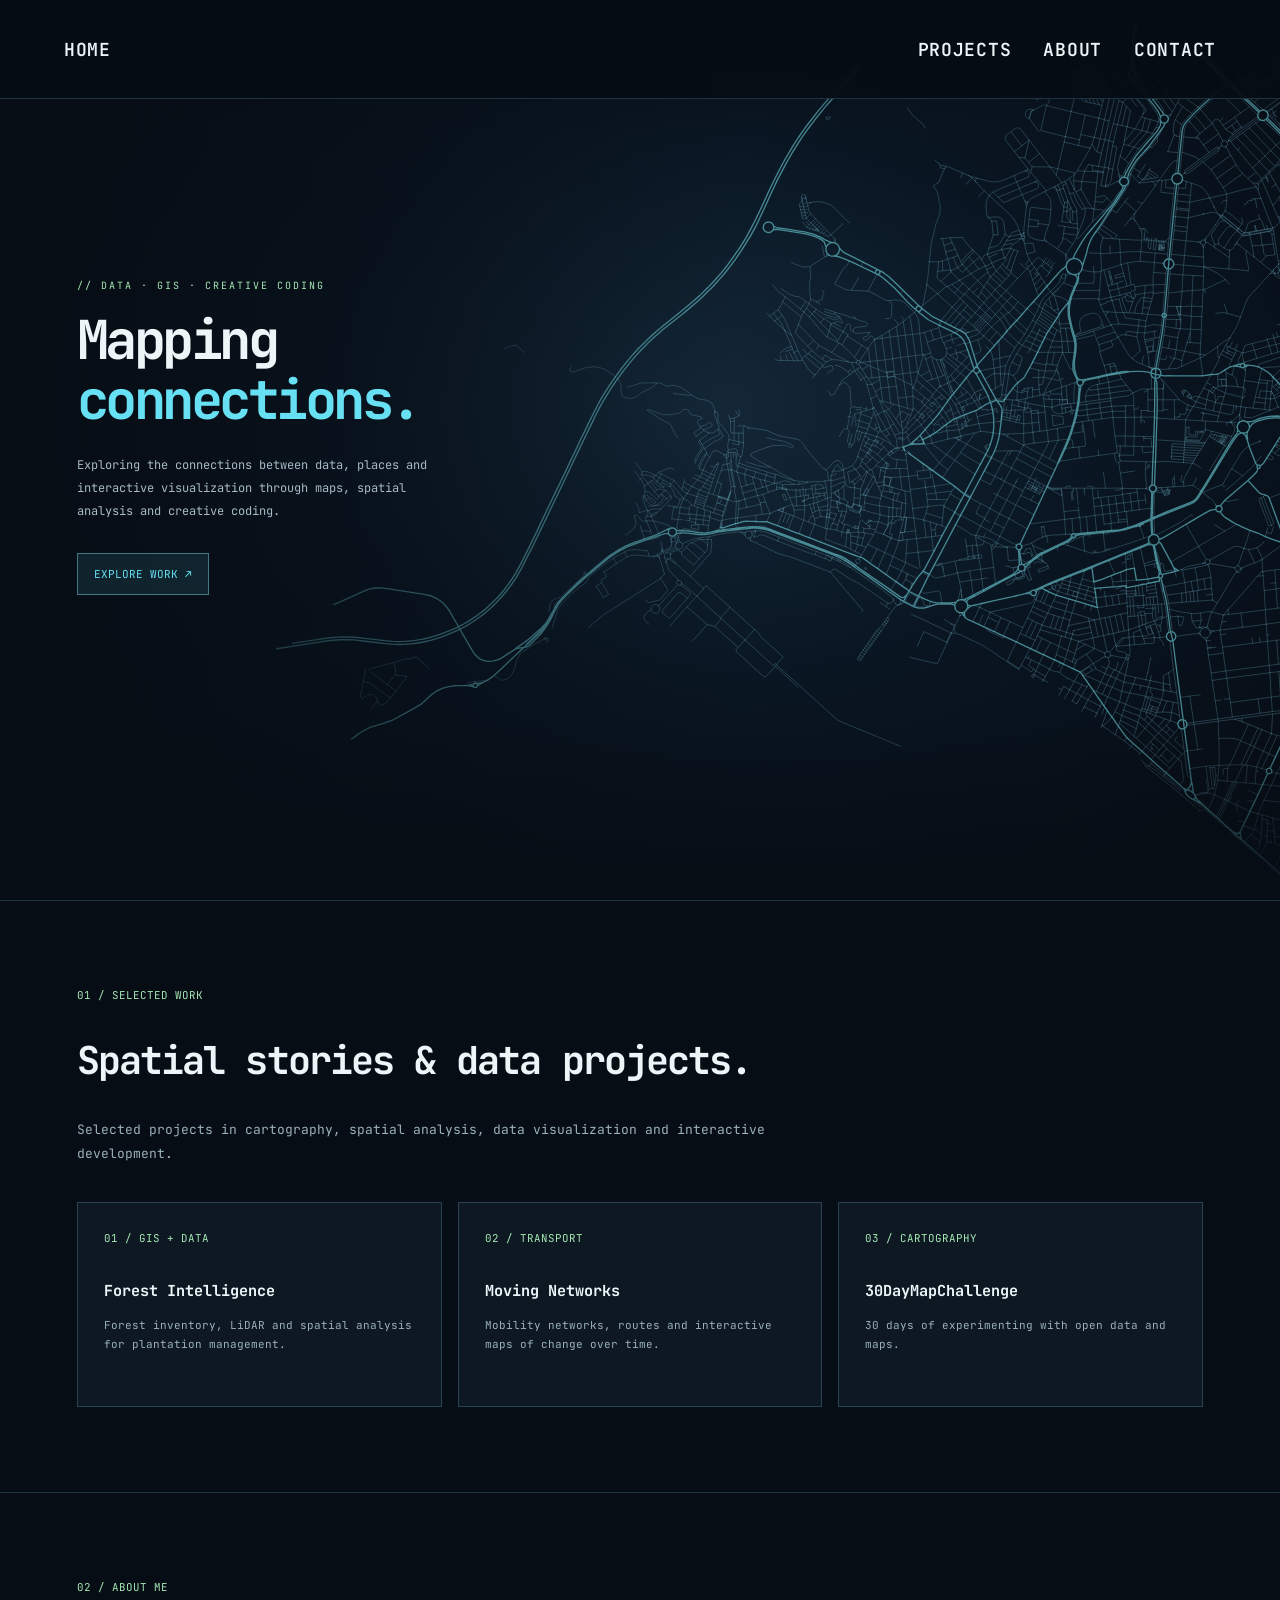
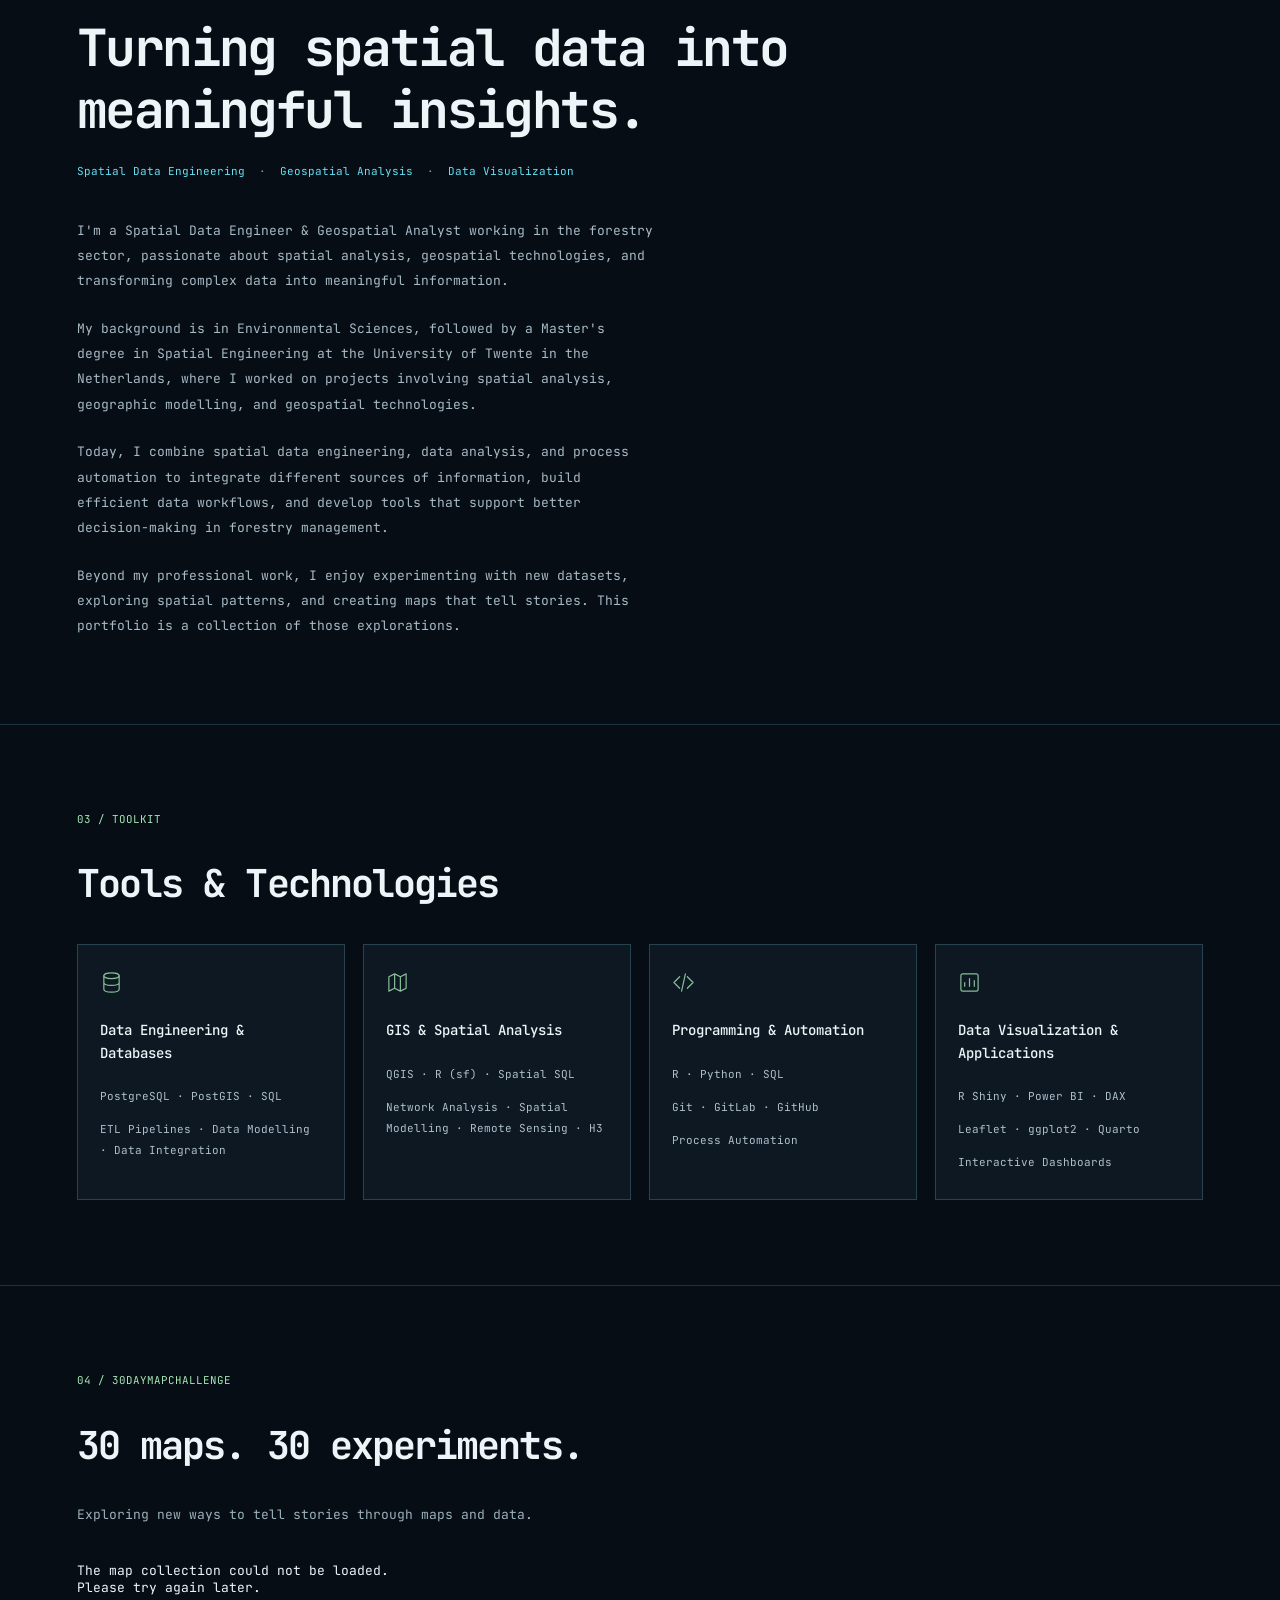
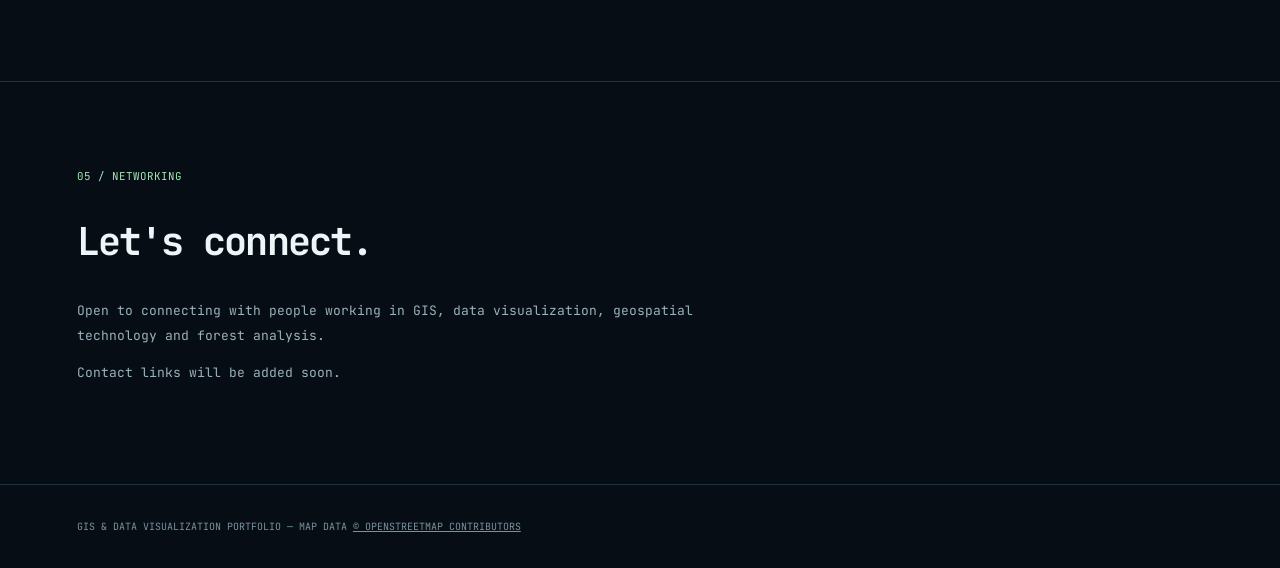
==== commit 75a735dc: "Translate portfolio to English and show only published maps" ====
--- a/index.html
+++ b/index.html
@@ -1,4 +1,4 @@
-<!doctype html><html lang="es"><head><meta charset="utf-8"><meta name="viewport" content="width=device-width,initial-scale=1"><title>GIS &amp; Data Visualization Portfolio</title><link rel="preconnect" href="https://fonts.googleapis.com"><link href="https://fonts.googleapis.com/css2?family=JetBrains+Mono:wght@400;500;600;700&display=swap" rel="stylesheet"><link rel="stylesheet" href="css/style.css?v=6"><script>
+<!doctype html><html lang="en"><head><meta charset="utf-8"><meta name="viewport" content="width=device-width,initial-scale=1"><title>GIS &amp; Data Visualization Portfolio</title><link rel="preconnect" href="https://fonts.googleapis.com"><link href="https://fonts.googleapis.com/css2?family=JetBrains+Mono:wght@400;500;600;700&display=swap" rel="stylesheet"><link rel="stylesheet" href="css/style.css?v=7"><script>
 // Reloads start at Home; direct links to sections still work on a fresh visit.
 if ('scrollRestoration' in history) history.scrollRestoration = 'manual';
 const isPageReload = performance.getEntriesByType('navigation')[0]?.type === 'reload';
@@ -6,7 +6,7 @@
     history.replaceState(history.state, '', location.pathname + location.search);
     window.addEventListener('pageshow', () => window.scrollTo({top: 0, left: 0, behavior: 'instant'}));
 }
-</script></head><body><header><a class="brand" href="#map" aria-label="Home">HOME</a><nav class="top" aria-label="Principal"><a href="#work">PROJECTS</a><a href="#about">ABOUT</a><a href="#contact">CONTACT</a></nav></header><main id="map"><canvas id="roads" aria-hidden="true"></canvas><div class="overlay"></div><div class="hero"><div class="eyebrow">// DATA · GIS · CREATIVE CODING</div><h1>Mapping<br><em>connections.</em></h1><p>Explorando la intersección entre los datos, el territorio y la visualización interactiva. Explora mi trabajo a través de mapas, análisis espacial y visualizaciones.</p><div class="actions"><button class="btn" onclick="document.getElementById('work').scrollIntoView({behavior:'smooth'})">EXPLORE WORK ↗</button></div></div></main><section id="work"><small style="color:var(--mint)">01 / SELECTED WORK</small><h2>Spatial stories & data projects.</h2><p>Una selección de proyectos de cartografía, análisis espacial, visualización de datos y desarrollo interactivo.</p><div class="cards"><div class="card"><small>01 / GIS + DATA</small><h3>Forest Intelligence</h3><p>Inventario forestal, LiDAR y análisis espacial para la gestión de plantaciones.</p></div><div class="card"><small>02 / TRANSPORT</small><h3>Moving Networks</h3><p>Redes de movilidad, rutas y mapas temporales interactivos.</p></div><div class="card"><small>03 / CARTOGRAPHY</small><h3>30DayMapChallenge</h3><p>30 días de experimentación con datos abiertos y mapas.</p></div></div></section><section id="about" lang="en" aria-labelledby="about-heading">
+</script></head><body><header><a class="brand" href="#map" aria-label="Home">HOME</a><nav class="top" aria-label="Main navigation"><a href="#work">PROJECTS</a><a href="#about">ABOUT</a><a href="#contact">CONTACT</a></nav></header><main id="map"><canvas id="roads" aria-hidden="true"></canvas><div class="overlay"></div><div class="hero"><div class="eyebrow">// DATA · GIS · CREATIVE CODING</div><h1>Mapping<br><em>connections.</em></h1><p>Exploring the connections between data, places and interactive visualization through maps, spatial analysis and creative coding.</p><div class="actions"><button class="btn" onclick="document.getElementById('work').scrollIntoView({behavior:'smooth'})">EXPLORE WORK ↗</button></div></div></main><section id="work"><small style="color:var(--mint)">01 / SELECTED WORK</small><h2>Spatial stories & data projects.</h2><p>Selected projects in cartography, spatial analysis, data visualization and interactive development.</p><div class="cards"><div class="card"><small>01 / GIS + DATA</small><h3>Forest Intelligence</h3><p>Forest inventory, LiDAR and spatial analysis for plantation management.</p></div><div class="card"><small>02 / TRANSPORT</small><h3>Moving Networks</h3><p>Mobility networks, routes and interactive maps of change over time.</p></div><div class="card"><small>03 / CARTOGRAPHY</small><h3>30DayMapChallenge</h3><p>30 days of experimenting with open data and maps.</p></div></div></section><section id="about" lang="en" aria-labelledby="about-heading">
   <small class="about-label">02 / ABOUT ME</small>
   <h2 id="about-heading">Turning spatial data into meaningful insights.</h2>
   <ul class="about-expertise" aria-label="Areas of expertise">
@@ -59,5 +59,5 @@
       </ul>
     </article>
   </div>
-</section><section id="challenge"><small style="color:var(--mint)">04 / 30DAYMAPCHALLENGE</small><h2>30 maps. 30 experiments.</h2><p>Un espacio para explorar nuevas formas de contar historias a través de mapas y datos.</p><div id="challenge-gallery" class="cards" aria-live="polite"></div></section><section id="contact"><small style="color:var(--mint)">05 / NETWORKING</small><h2>Let's connect.</h2><p>Abierto a conectar con profesionales de GIS, visualización de datos, tecnología geoespacial y análisis forestal.</p><p>LinkedIn y GitHub: enlaces pendientes de configurar.</p></section><footer>GIS &amp; DATA VISUALIZATION PORTFOLIO — MAP DATA <a href="https://www.openstreetmap.org/copyright">© OPENSTREETMAP CONTRIBUTORS</a></footer>
-<script src="js/main.js?v=6" defer></script></body></html>
+</section><section id="challenge"><small style="color:var(--mint)">04 / 30DAYMAPCHALLENGE</small><h2>30 maps. 30 experiments.</h2><p>Exploring new ways to tell stories through maps and data.</p><div id="challenge-gallery" class="cards" aria-live="polite"></div></section><section id="contact"><small style="color:var(--mint)">05 / NETWORKING</small><h2>Let's connect.</h2><p>Open to connecting with people working in GIS, data visualization, geospatial technology and forest analysis.</p><p>Contact links will be added soon.</p></section><footer>GIS &amp; DATA VISUALIZATION PORTFOLIO — MAP DATA <a href="https://www.openstreetmap.org/copyright">© OPENSTREETMAP CONTRIBUTORS</a></footer>
+<script src="js/main.js?v=7" defer></script></body></html>
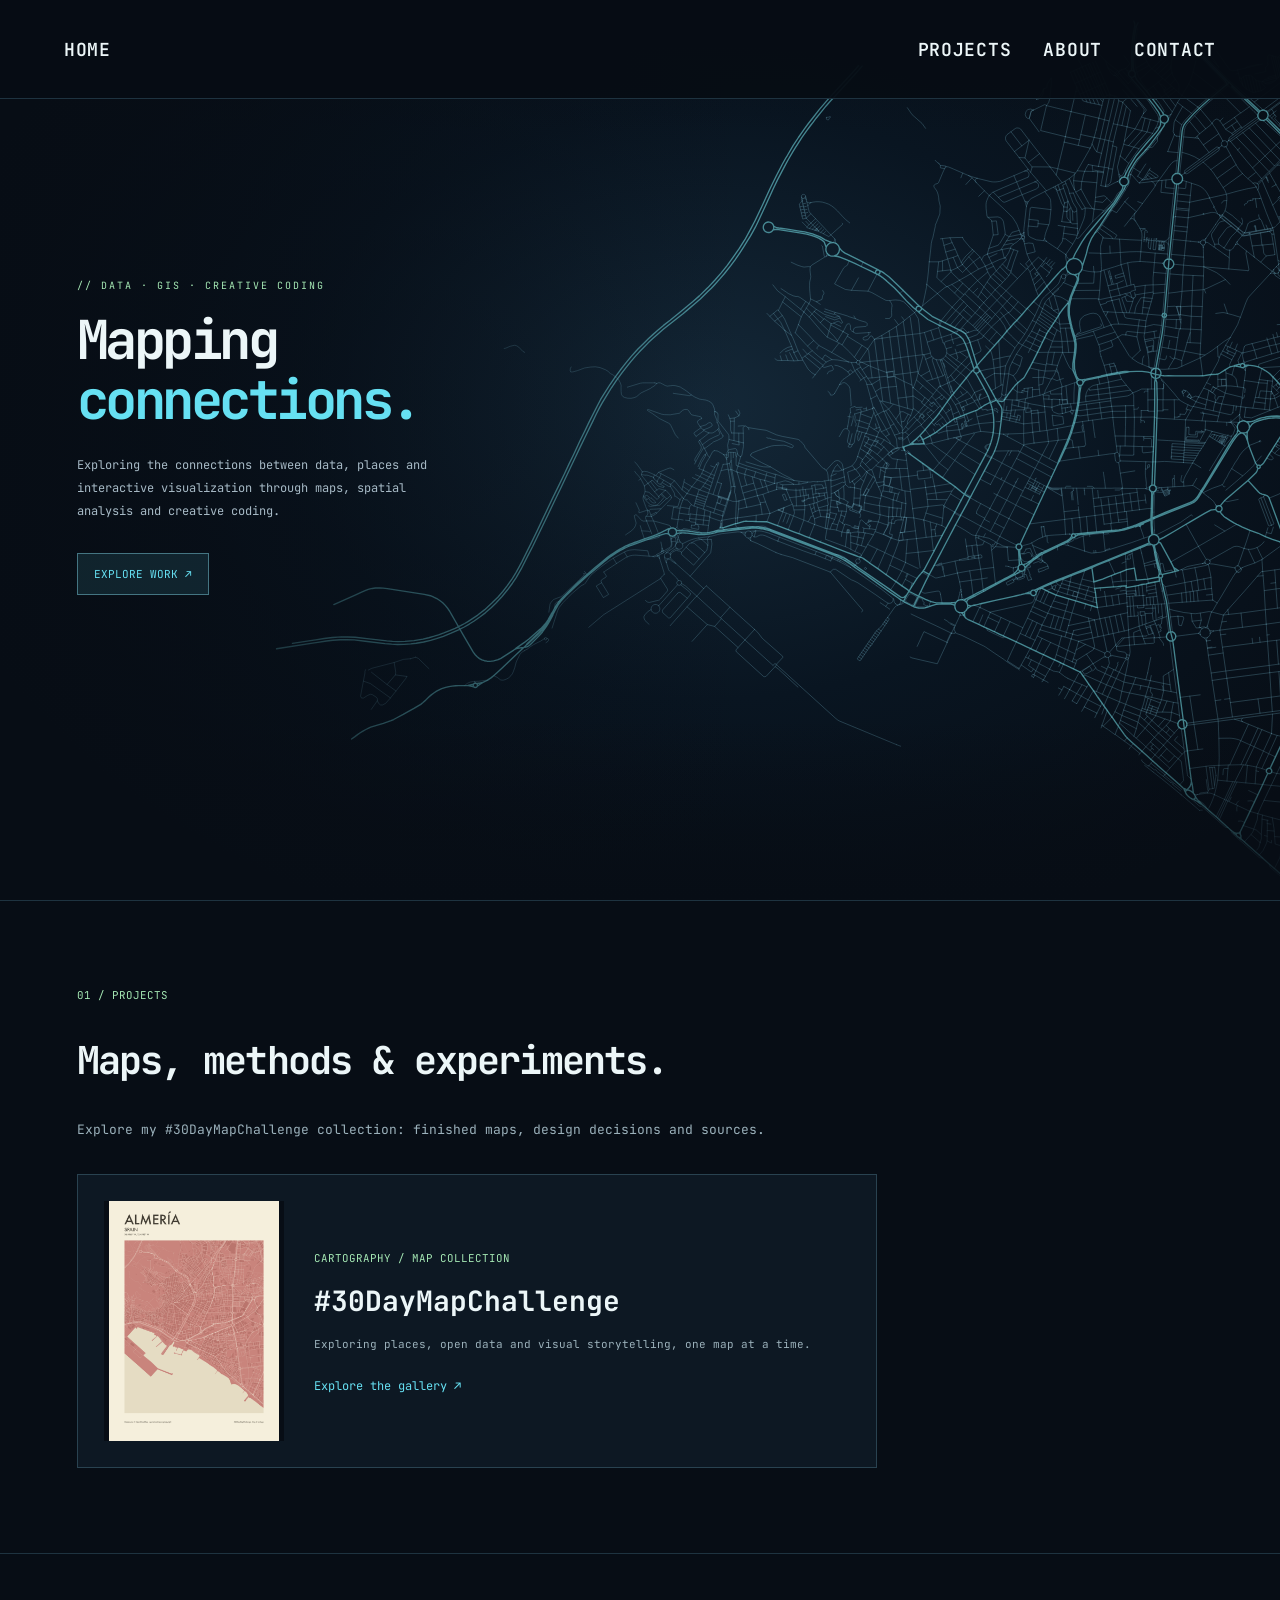
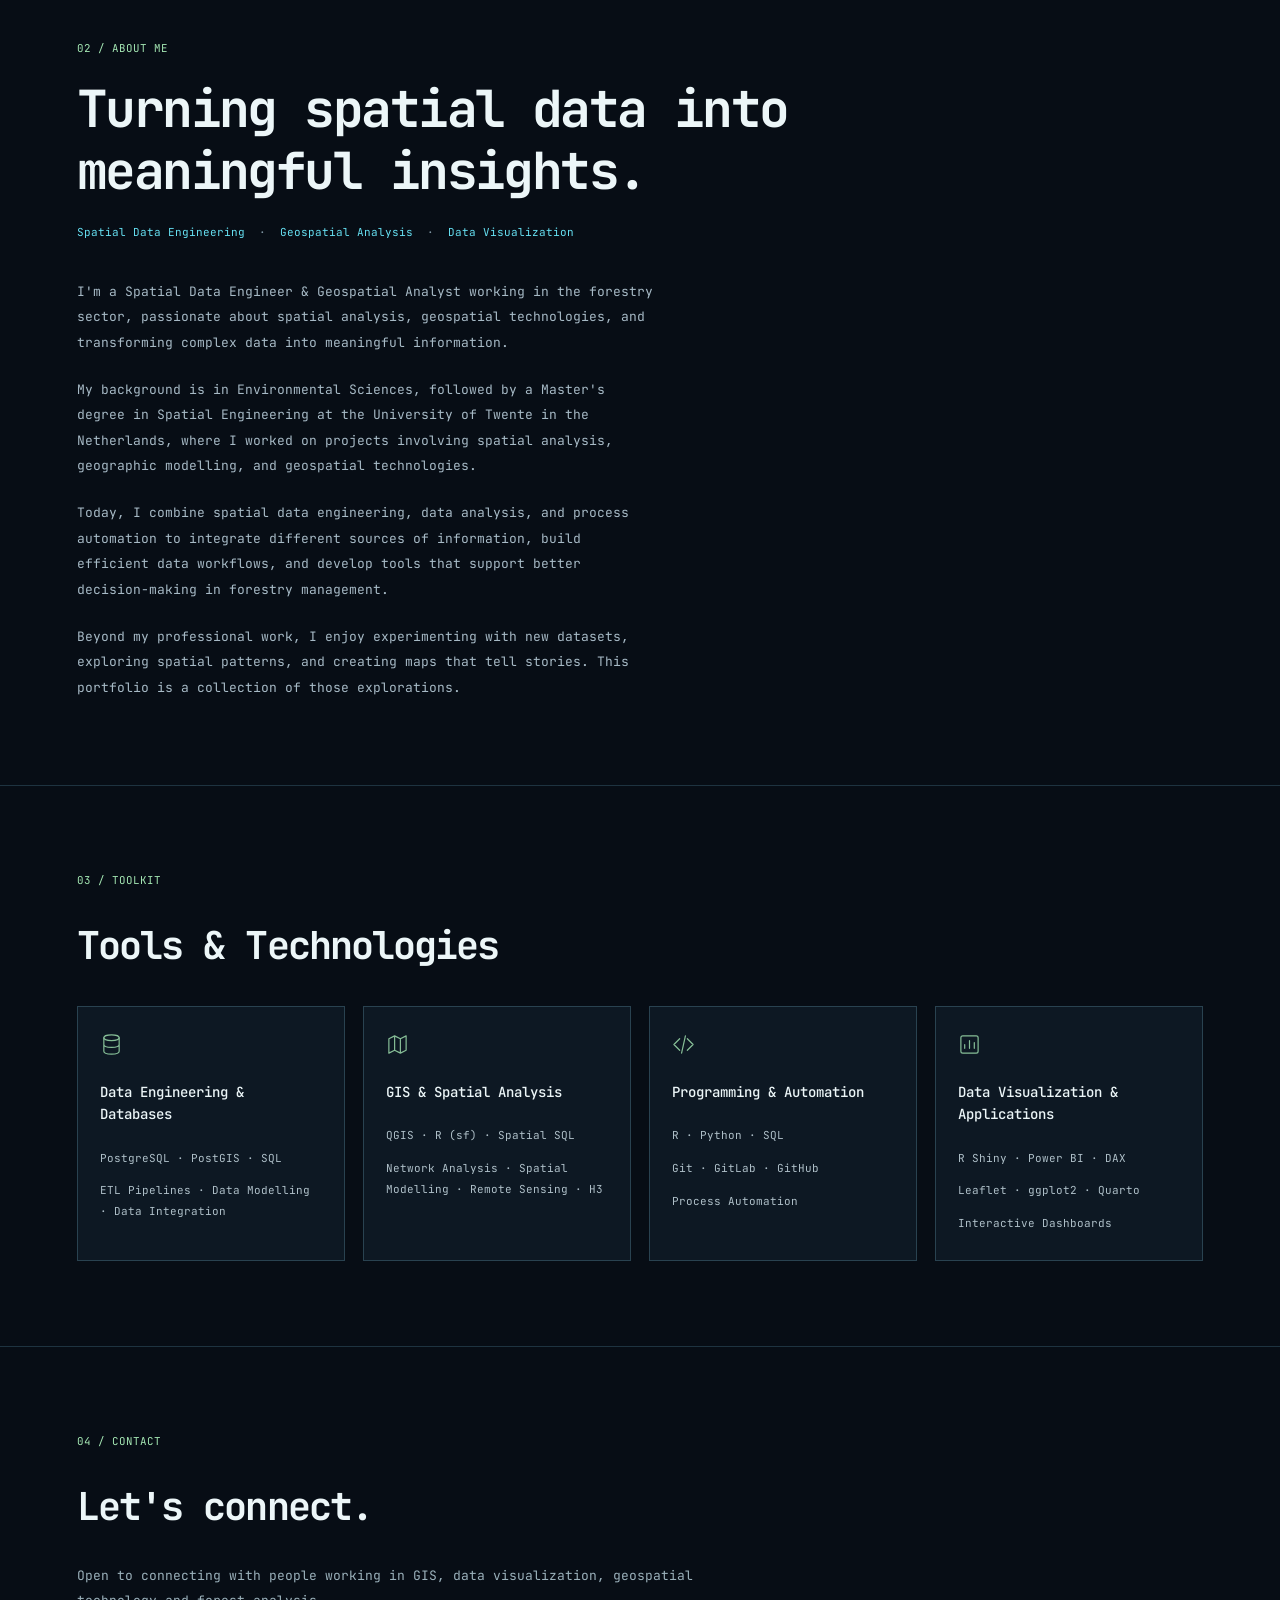
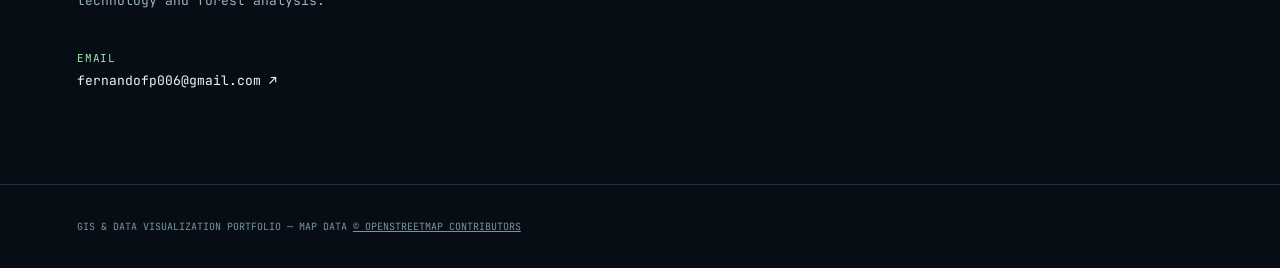
==== commit b453bfc6: "Publish Day 06 map and add dedicated challenge gallery" ====
--- a/index.html
+++ b/index.html
@@ -1,4 +1,4 @@
-<!doctype html><html lang="en"><head><meta charset="utf-8"><meta name="viewport" content="width=device-width,initial-scale=1"><title>GIS &amp; Data Visualization Portfolio</title><link rel="preconnect" href="https://fonts.googleapis.com"><link href="https://fonts.googleapis.com/css2?family=JetBrains+Mono:wght@400;500;600;700&display=swap" rel="stylesheet"><link rel="stylesheet" href="css/style.css?v=7"><script>
+<!doctype html><html lang="en"><head><meta charset="utf-8"><meta name="viewport" content="width=device-width,initial-scale=1"><title>GIS &amp; Data Visualization Portfolio</title><link rel="preconnect" href="https://fonts.googleapis.com"><link href="https://fonts.googleapis.com/css2?family=JetBrains+Mono:wght@400;500;600;700&display=swap" rel="stylesheet"><link rel="stylesheet" href="css/style.css?v=8"><script>
 // Reloads start at Home; direct links to sections still work on a fresh visit.
 if ('scrollRestoration' in history) history.scrollRestoration = 'manual';
 const isPageReload = performance.getEntriesByType('navigation')[0]?.type === 'reload';
@@ -6,7 +6,21 @@
     history.replaceState(history.state, '', location.pathname + location.search);
     window.addEventListener('pageshow', () => window.scrollTo({top: 0, left: 0, behavior: 'instant'}));
 }
-</script></head><body><header><a class="brand" href="#map" aria-label="Home">HOME</a><nav class="top" aria-label="Main navigation"><a href="#work">PROJECTS</a><a href="#about">ABOUT</a><a href="#contact">CONTACT</a></nav></header><main id="map"><canvas id="roads" aria-hidden="true"></canvas><div class="overlay"></div><div class="hero"><div class="eyebrow">// DATA · GIS · CREATIVE CODING</div><h1>Mapping<br><em>connections.</em></h1><p>Exploring the connections between data, places and interactive visualization through maps, spatial analysis and creative coding.</p><div class="actions"><button class="btn" onclick="document.getElementById('work').scrollIntoView({behavior:'smooth'})">EXPLORE WORK ↗</button></div></div></main><section id="work"><small style="color:var(--mint)">01 / SELECTED WORK</small><h2>Spatial stories & data projects.</h2><p>Selected projects in cartography, spatial analysis, data visualization and interactive development.</p><div class="cards"><div class="card"><small>01 / GIS + DATA</small><h3>Forest Intelligence</h3><p>Forest inventory, LiDAR and spatial analysis for plantation management.</p></div><div class="card"><small>02 / TRANSPORT</small><h3>Moving Networks</h3><p>Mobility networks, routes and interactive maps of change over time.</p></div><div class="card"><small>03 / CARTOGRAPHY</small><h3>30DayMapChallenge</h3><p>30 days of experimenting with open data and maps.</p></div></div></section><section id="about" lang="en" aria-labelledby="about-heading">
+</script></head><body><header><a class="brand" href="#map" aria-label="Home">HOME</a><nav class="top" aria-label="Main navigation"><a href="#work">PROJECTS</a><a href="#about">ABOUT</a><a href="#contact">CONTACT</a></nav></header><main id="map"><canvas id="roads" aria-hidden="true"></canvas><div class="overlay"></div><div class="hero"><div class="eyebrow">// DATA · GIS · CREATIVE CODING</div><h1>Mapping<br><em>connections.</em></h1><p>Exploring the connections between data, places and interactive visualization through maps, spatial analysis and creative coding.</p><div class="actions"><button class="btn" onclick="document.getElementById('work').scrollIntoView({behavior:'smooth'})">EXPLORE WORK ↗</button></div></div></main><section id="work" aria-labelledby="projects-heading">
+  <small style="color:var(--mint)">01 / PROJECTS</small>
+  <h2 id="projects-heading">Maps, methods &amp; experiments.</h2>
+  <p>Explore my #30DayMapChallenge collection: finished maps, design decisions and sources.</p>
+  <div class="project-grid">
+    <a class="card project-collection" href="challenge/">
+      <img src="maps/2026/day-06-vintage/thumbnail.png" alt="Preview of the pastel-red Almería map" width="636" height="900" loading="lazy">
+      <div><small>CARTOGRAPHY / MAP COLLECTION</small>
+      <h3>#30DayMapChallenge</h3>
+      <p>Exploring places, open data and visual storytelling, one map at a time.</p>
+      <span class="card-cta">Explore the gallery ↗</span></div>
+    </a>
+  </div>
+</section>
+<section id="about" lang="en" aria-labelledby="about-heading">
   <small class="about-label">02 / ABOUT ME</small>
   <h2 id="about-heading">Turning spatial data into meaningful insights.</h2>
   <ul class="about-expertise" aria-label="Areas of expertise">
@@ -59,5 +73,5 @@
       </ul>
     </article>
   </div>
-</section><section id="challenge"><small style="color:var(--mint)">04 / 30DAYMAPCHALLENGE</small><h2>30 maps. 30 experiments.</h2><p>Exploring new ways to tell stories through maps and data.</p><div id="challenge-gallery" class="cards" aria-live="polite"></div></section><section id="contact"><small style="color:var(--mint)">05 / NETWORKING</small><h2>Let's connect.</h2><p>Open to connecting with people working in GIS, data visualization, geospatial technology and forest analysis.</p><p>Contact links will be added soon.</p></section><footer>GIS &amp; DATA VISUALIZATION PORTFOLIO — MAP DATA <a href="https://www.openstreetmap.org/copyright">© OPENSTREETMAP CONTRIBUTORS</a></footer>
-<script src="js/main.js?v=7" defer></script></body></html>
+</section><section id="contact"><small style="color:var(--mint)">04 / CONTACT</small><h2>Let's connect.</h2><p>Open to connecting with people working in GIS, data visualization, geospatial technology and forest analysis.</p><ul class="contact-links"><li><a href="mailto:fernandofp006@gmail.com"><span>Email</span>fernandofp006@gmail.com ↗</a></li><!-- SOCIAL_LINKS --></ul></section><footer>GIS &amp; DATA VISUALIZATION PORTFOLIO — MAP DATA <a href="https://www.openstreetmap.org/copyright">© OPENSTREETMAP CONTRIBUTORS</a></footer>
+<script src="js/main.js?v=8" defer></script></body></html>
--- a/css/style.css
+++ b/css/style.css
@@ -83,3 +83,31 @@
   .hero { top: 26%; }
   section { scroll-margin-top: 120px; }
 }
+
+/* One project entry leads to the dedicated map gallery. */
+.project-grid { max-width: 800px; margin-top: 32px; }
+a.project-collection { display: grid; grid-template-columns: 180px minmax(0,1fr); align-items: center; gap: 30px; color: var(--txt); text-decoration: none; }
+.project-collection img { height: 240px; object-fit: contain; }
+.project-collection h3 { margin: 16px 0; font-size: clamp(20px, 2.6vw, 28px); overflow-wrap: anywhere; }
+.card-cta { display: inline-block; color: var(--ice); margin-top: 14px; font-size: 12px; }
+.contact-links { list-style: none; padding: 0; margin: 28px 0 0; display: flex; flex-wrap: wrap; gap: 20px 34px; }
+.contact-links a { display: inline-block; padding: 10px 0; color: var(--txt); text-decoration: none; overflow-wrap: anywhere; }
+.contact-links a:hover { color: var(--ice); }
+.contact-links span { display: block; margin-bottom: 7px; color: var(--mint); font-size: 11px; text-transform: uppercase; letter-spacing: .08em; }
+.collection-page .collection-main { height: auto; min-height: calc(100svh - 90px); background: none; overflow: visible; max-width: 1400px; margin: auto; padding: 150px 6% 80px; }
+.collection-intro { max-width: 760px; }
+.collection-intro h1 { font-size: clamp(28px, 4.5vw, 52px); line-height: 1.2; letter-spacing: -.045em; overflow-wrap: anywhere; }
+.collection-intro p { color: #a7bac6; line-height: 1.9; }
+.back-link { color: var(--ice); text-decoration: none; display: inline-block; padding: 12px 0; margin-bottom: 24px; }
+.gallery-count { color: var(--mint); font-size: 12px; margin-top: 30px; }
+a.map-card { color: var(--txt); text-decoration: none; }
+.map-card img { height: 300px; margin-bottom: 22px; }
+.map-card small { display: block; }
+.map-card h2 { font-size: 22px; line-height: 1.4; margin: 14px 0; letter-spacing: -.025em; }
+.map-card p { font-size: 12px; }
+@media (max-width: 600px) {
+  a.project-collection { grid-template-columns: 1fr; gap: 16px; }
+  .project-collection img { height: 260px; }
+  .collection-page .collection-main { padding-top: 155px; }
+  .contact-links { flex-direction: column; gap: 8px; }
+}
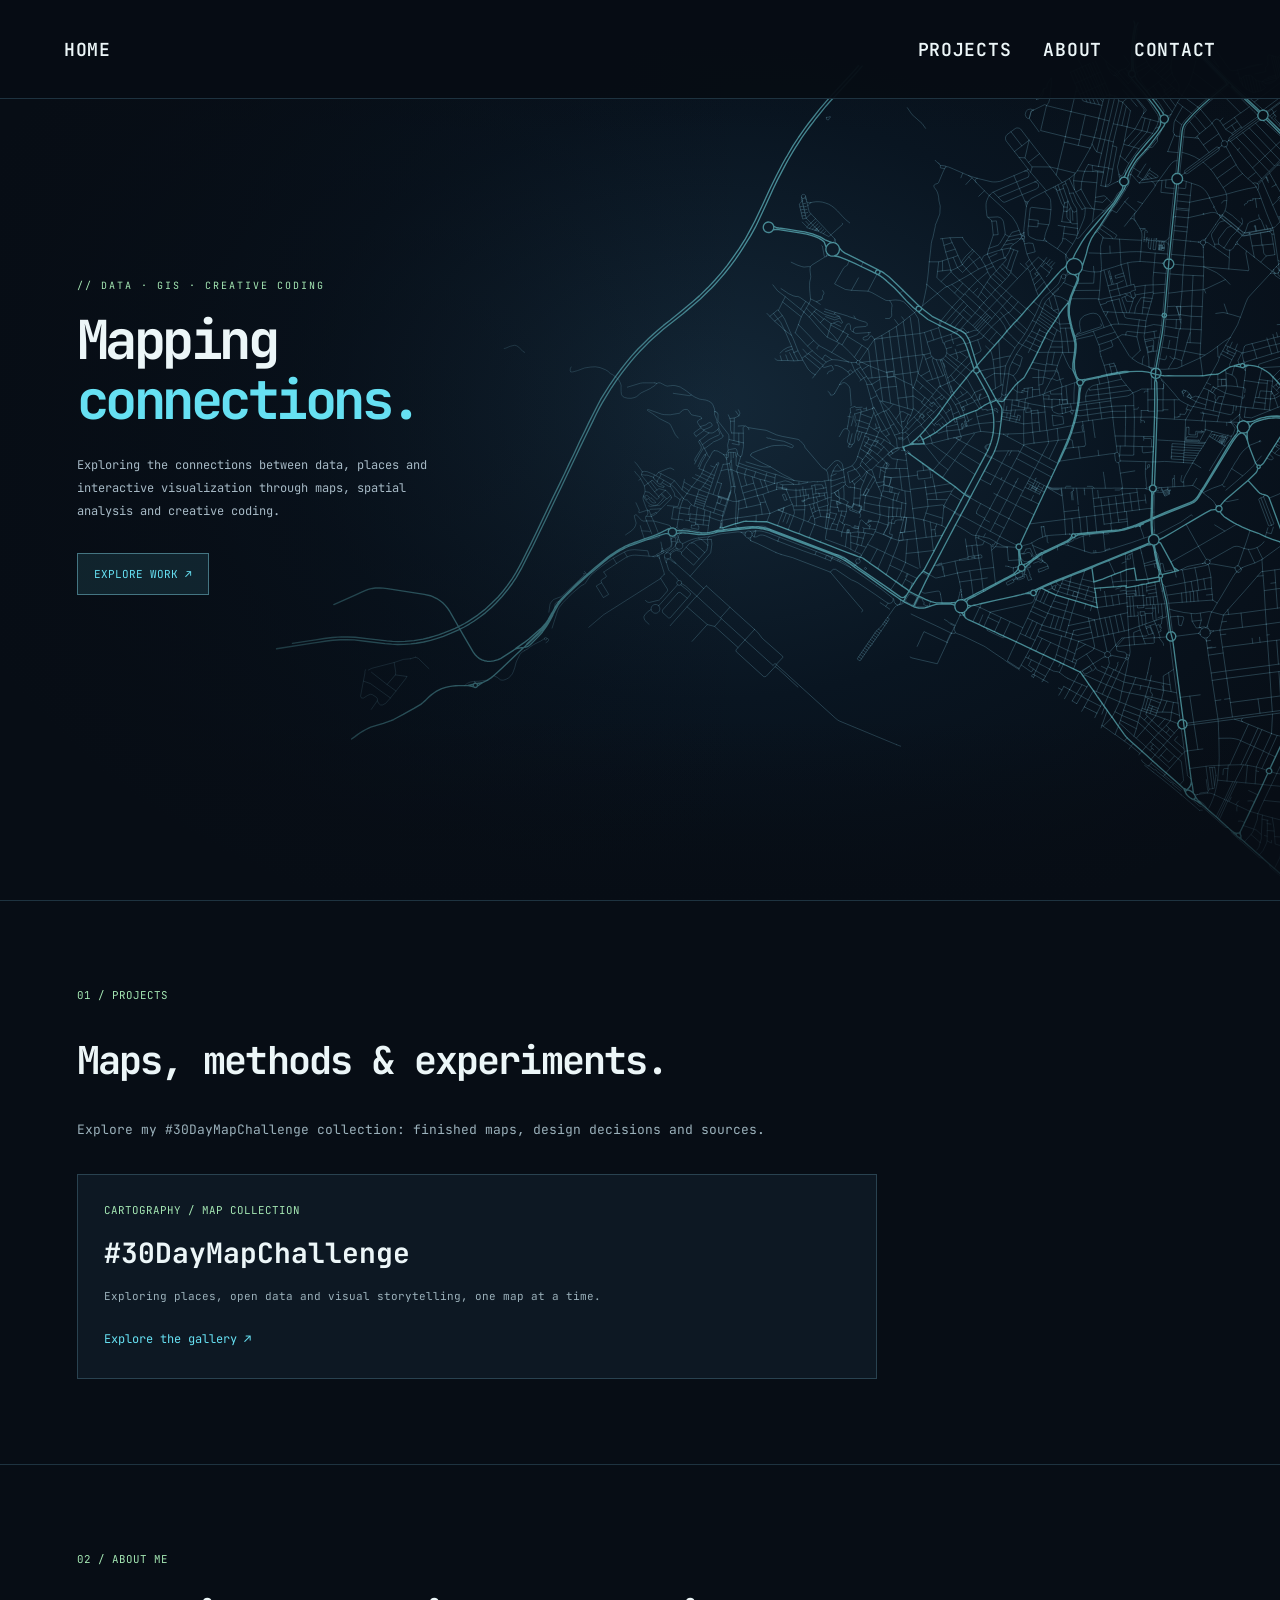
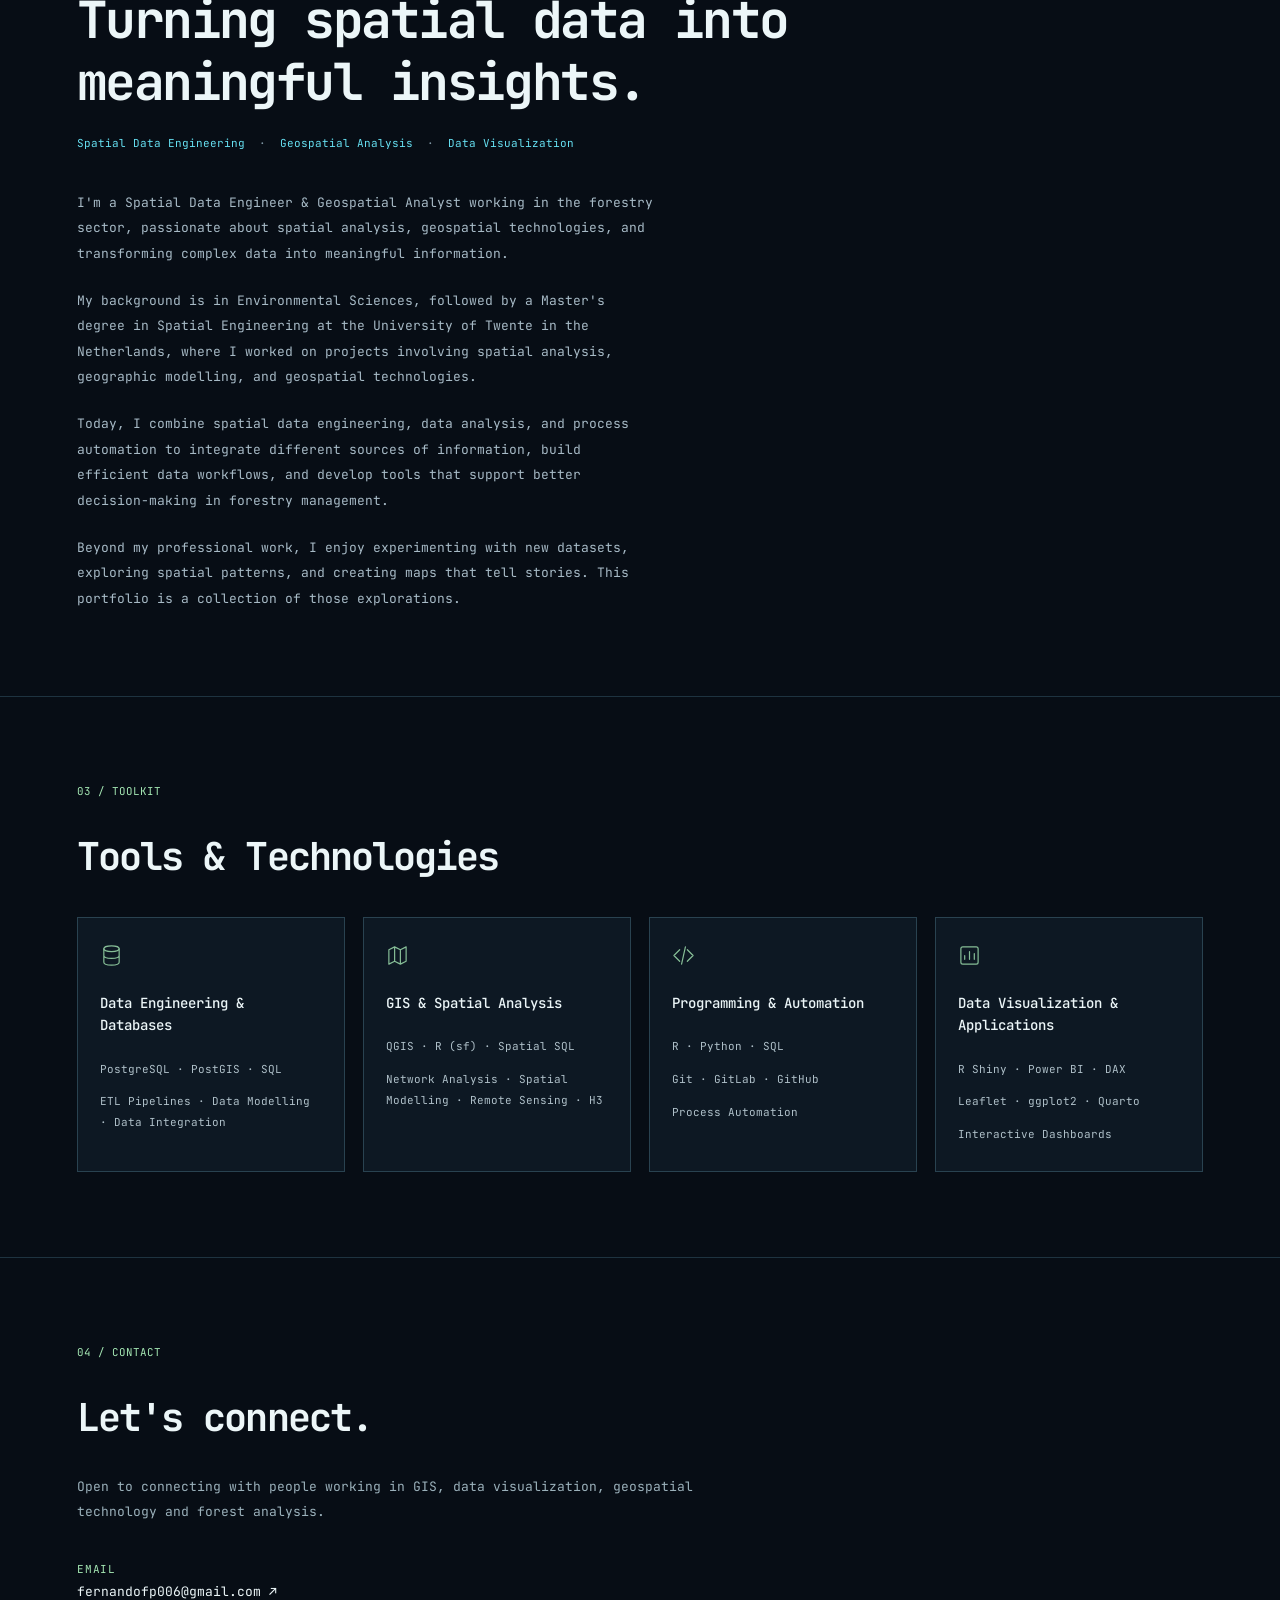
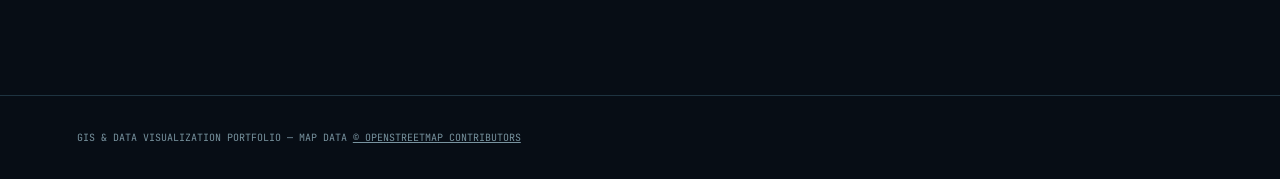
==== commit f18df731: "Unify map detail pages with portfolio design" ====
--- a/index.html
+++ b/index.html
@@ -1,4 +1,4 @@
-<!doctype html><html lang="en"><head><meta charset="utf-8"><meta name="viewport" content="width=device-width,initial-scale=1"><title>GIS &amp; Data Visualization Portfolio</title><link rel="preconnect" href="https://fonts.googleapis.com"><link href="https://fonts.googleapis.com/css2?family=JetBrains+Mono:wght@400;500;600;700&display=swap" rel="stylesheet"><link rel="stylesheet" href="css/style.css?v=8"><script>
+<!doctype html><html lang="en"><head><meta charset="utf-8"><meta name="viewport" content="width=device-width,initial-scale=1"><title>GIS &amp; Data Visualization Portfolio</title><link rel="preconnect" href="https://fonts.googleapis.com"><link href="https://fonts.googleapis.com/css2?family=JetBrains+Mono:wght@400;500;600;700&display=swap" rel="stylesheet"><link rel="stylesheet" href="css/style.css?v=9"><script>
 // Reloads start at Home; direct links to sections still work on a fresh visit.
 if ('scrollRestoration' in history) history.scrollRestoration = 'manual';
 const isPageReload = performance.getEntriesByType('navigation')[0]?.type === 'reload';
@@ -12,7 +12,6 @@
   <p>Explore my #30DayMapChallenge collection: finished maps, design decisions and sources.</p>
   <div class="project-grid">
     <a class="card project-collection" href="challenge/">
-      <img src="maps/2026/day-06-vintage/thumbnail.png" alt="Preview of the pastel-red Almería map" width="636" height="900" loading="lazy">
       <div><small>CARTOGRAPHY / MAP COLLECTION</small>
       <h3>#30DayMapChallenge</h3>
       <p>Exploring places, open data and visual storytelling, one map at a time.</p>
@@ -74,4 +73,4 @@
     </article>
   </div>
 </section><section id="contact"><small style="color:var(--mint)">04 / CONTACT</small><h2>Let's connect.</h2><p>Open to connecting with people working in GIS, data visualization, geospatial technology and forest analysis.</p><ul class="contact-links"><li><a href="mailto:fernandofp006@gmail.com"><span>Email</span>fernandofp006@gmail.com ↗</a></li><!-- SOCIAL_LINKS --></ul></section><footer>GIS &amp; DATA VISUALIZATION PORTFOLIO — MAP DATA <a href="https://www.openstreetmap.org/copyright">© OPENSTREETMAP CONTRIBUTORS</a></footer>
-<script src="js/main.js?v=8" defer></script></body></html>
+<script src="js/main.js?v=9" defer></script></body></html>
--- a/css/style.css
+++ b/css/style.css
@@ -86,8 +86,7 @@
 
 /* One project entry leads to the dedicated map gallery. */
 .project-grid { max-width: 800px; margin-top: 32px; }
-a.project-collection { display: grid; grid-template-columns: 180px minmax(0,1fr); align-items: center; gap: 30px; color: var(--txt); text-decoration: none; }
-.project-collection img { height: 240px; object-fit: contain; }
+a.project-collection { display: block; color: var(--txt); text-decoration: none; }
 .project-collection h3 { margin: 16px 0; font-size: clamp(20px, 2.6vw, 28px); overflow-wrap: anywhere; }
 .card-cta { display: inline-block; color: var(--ice); margin-top: 14px; font-size: 12px; }
 .contact-links { list-style: none; padding: 0; margin: 28px 0 0; display: flex; flex-wrap: wrap; gap: 20px 34px; }
@@ -106,8 +105,40 @@
 .map-card h2 { font-size: 22px; line-height: 1.4; margin: 14px 0; letter-spacing: -.025em; }
 .map-card p { font-size: 12px; }
 @media (max-width: 600px) {
-  a.project-collection { grid-template-columns: 1fr; gap: 16px; }
-  .project-collection img { height: 260px; }
   .collection-page .collection-main { padding-top: 155px; }
   .contact-links { flex-direction: column; gap: 8px; }
 }
+
+/* Shared map-detail layout: all maps use the portfolio theme, not poster colors. */
+.map-detail-page { color-scheme: dark; }
+.map-detail-page .map-detail-main { height: auto; min-height: calc(100svh - 90px); overflow: visible; background: none; max-width: 1400px; margin: auto; padding: 150px 6% 80px; }
+.detail-title h1 { font-size: clamp(30px, 4.2vw, 50px); line-height: 1.2; letter-spacing: -.045em; margin: 18px 0 36px; }
+.detail-overview { display: grid; grid-template-columns: minmax(0, 1fr) minmax(0, 1fr); gap: 48px; align-items: start; }
+.map-preview { margin: 0; padding: 24px; background: #0d1823; border: 1px solid #294250; text-align: center; }
+.map-preview > a { display: inline-block; max-width: 100%; }
+.map-preview img { display: block; max-width: 100%; width: auto; height: auto; max-height: 480px; margin: auto; }
+.map-preview figcaption { color: var(--mut); font-size: 10px; line-height: 1.8; margin-top: 18px; }
+.detail-summary h2 { font-size: 22px; line-height: 1.5; margin: 0 0 18px; }
+.detail-summary p { font-size: 13px; line-height: 1.9; color: #a7bac6; }
+.detail-meta { display: grid; grid-template-columns: repeat(2,minmax(0,1fr)); gap: 24px 18px; margin: 30px 0; }
+.detail-meta dt { color: var(--mint); font-size: 10px; text-transform: uppercase; letter-spacing: .1em; margin-bottom: 8px; }
+.detail-meta dd { color: var(--txt); font-size: 12px; line-height: 1.8; margin: 0; }
+.detail-actions { display: flex; flex-wrap: wrap; gap: 12px; }
+.detail-actions a { display: inline-block; text-decoration: none; }
+.detail-notes { display: grid; grid-template-columns: repeat(3,minmax(0,1fr)); gap: 28px; margin-top: 48px; padding-top: 36px; border-top: 1px solid #1e3340; }
+.map-detail-main .detail-notes section { padding: 0; margin: 0; max-width: none; border: 0; }
+.detail-notes h2 { font-size: 17px; line-height: 1.5; margin: 0 0 16px; }
+.detail-notes p { font-size: 12px; line-height: 1.9; color: #a7bac6; margin: 0; }
+.detail-notes a { color: var(--ice); text-underline-offset: 3px; }
+@media (max-width: 900px) {
+  .detail-overview { gap: 28px; }
+  .detail-notes { grid-template-columns: 1fr; }
+}
+@media (max-width: 700px) {
+  .detail-overview { grid-template-columns: 1fr; }
+  .map-preview img { max-height: 380px; }
+}
+@media (max-width: 600px) {
+  .map-detail-page .map-detail-main { padding-top: 155px; }
+  .detail-meta { gap: 20px 12px; }
+}
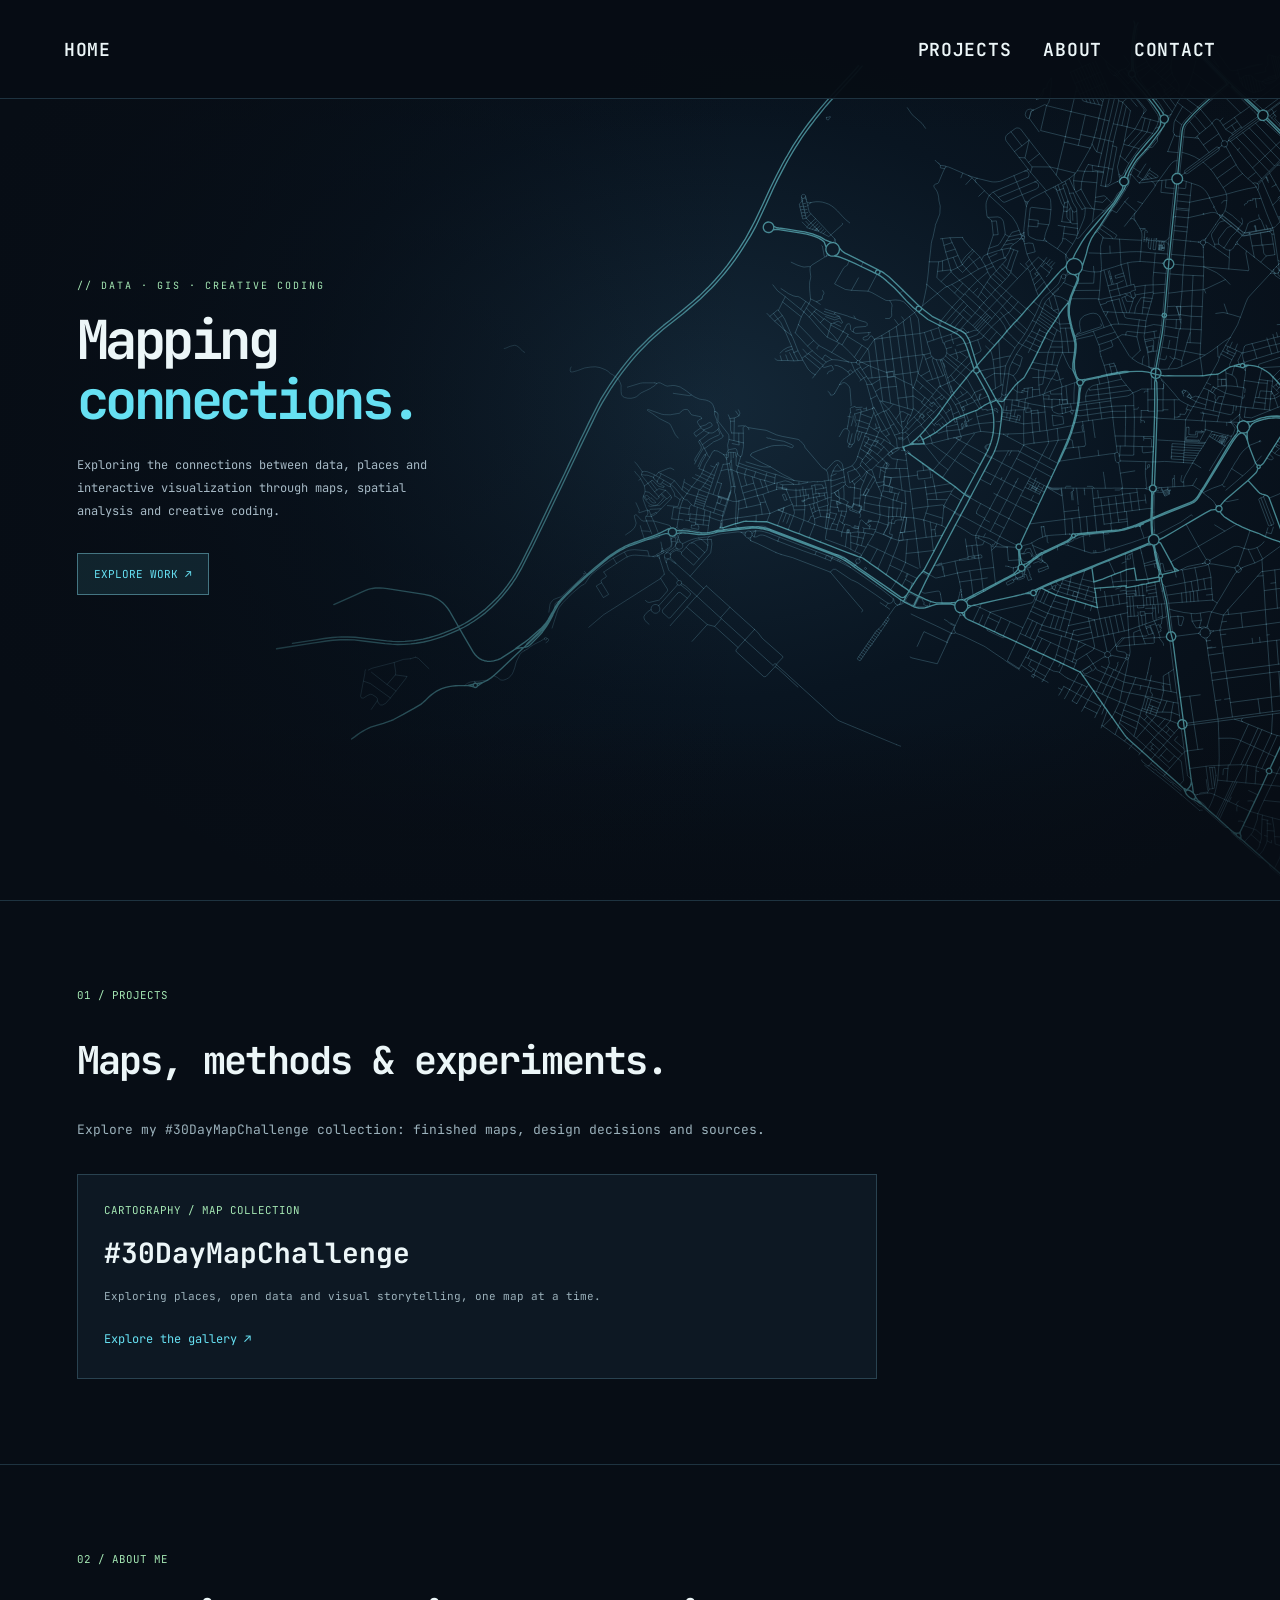
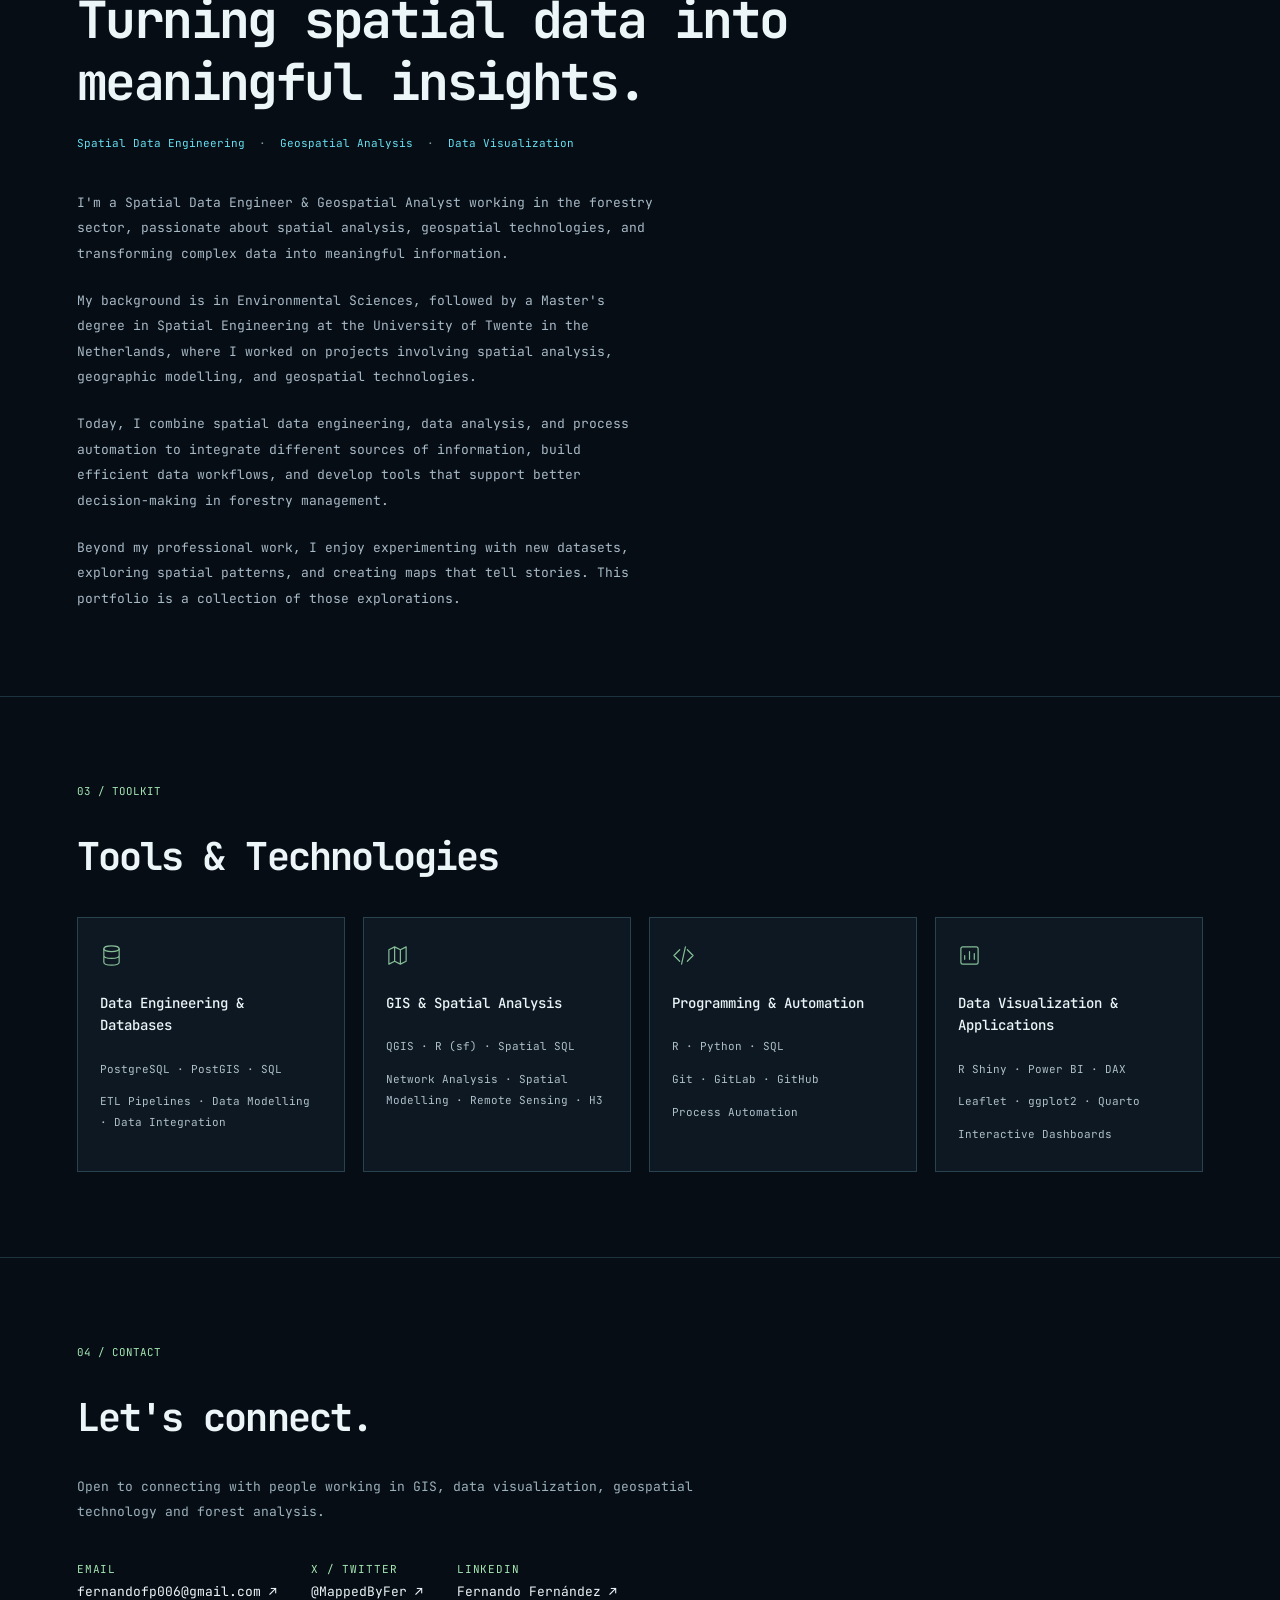
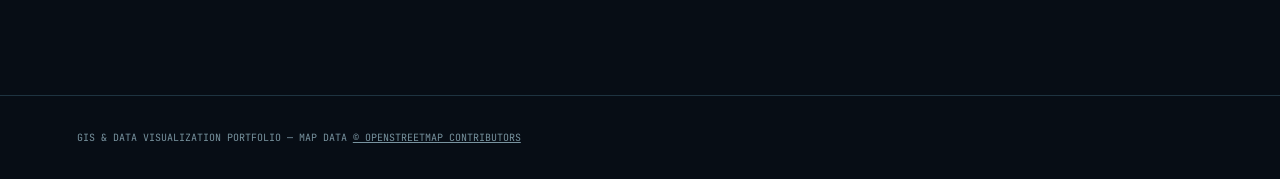
==== commit 518c8cf7: "Add X and LinkedIn contact links" ====
--- a/index.html
+++ b/index.html
@@ -72,5 +72,5 @@
       </ul>
     </article>
   </div>
-</section><section id="contact"><small style="color:var(--mint)">04 / CONTACT</small><h2>Let's connect.</h2><p>Open to connecting with people working in GIS, data visualization, geospatial technology and forest analysis.</p><ul class="contact-links"><li><a href="mailto:fernandofp006@gmail.com"><span>Email</span>fernandofp006@gmail.com ↗</a></li><!-- SOCIAL_LINKS --></ul></section><footer>GIS &amp; DATA VISUALIZATION PORTFOLIO — MAP DATA <a href="https://www.openstreetmap.org/copyright">© OPENSTREETMAP CONTRIBUTORS</a></footer>
+</section><section id="contact"><small style="color:var(--mint)">04 / CONTACT</small><h2>Let's connect.</h2><p>Open to connecting with people working in GIS, data visualization, geospatial technology and forest analysis.</p><ul class="contact-links"><li><a href="mailto:fernandofp006@gmail.com"><span>Email</span>fernandofp006@gmail.com ↗</a></li><li><a href="https://x.com/MappedByFer" target="_blank" rel="noopener noreferrer"><span>X / Twitter</span>@MappedByFer ↗</a></li><li><a href="https://www.linkedin.com/in/fernandofernandezp/" target="_blank" rel="noopener noreferrer"><span>LinkedIn</span>Fernando Fernández ↗</a></li></ul></section><footer>GIS &amp; DATA VISUALIZATION PORTFOLIO — MAP DATA <a href="https://www.openstreetmap.org/copyright">© OPENSTREETMAP CONTRIBUTORS</a></footer>
 <script src="js/main.js?v=9" defer></script></body></html>
